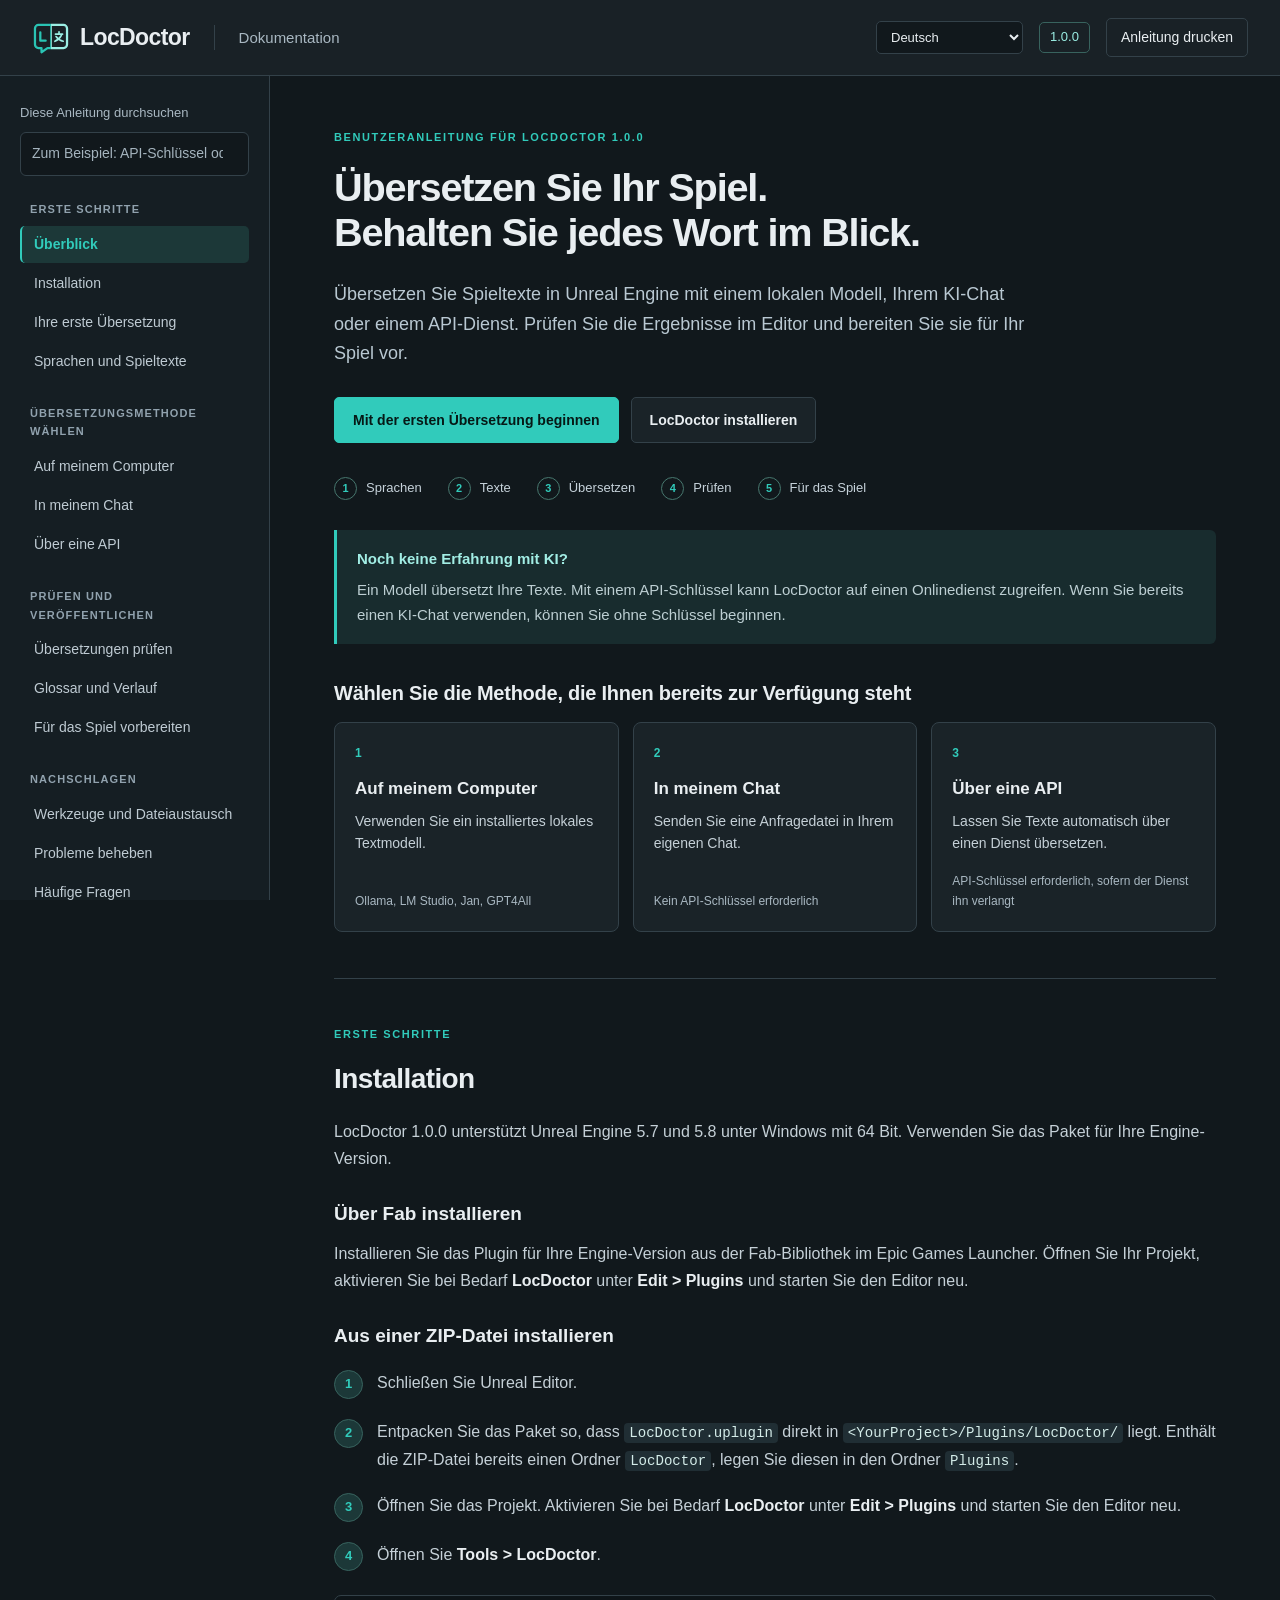
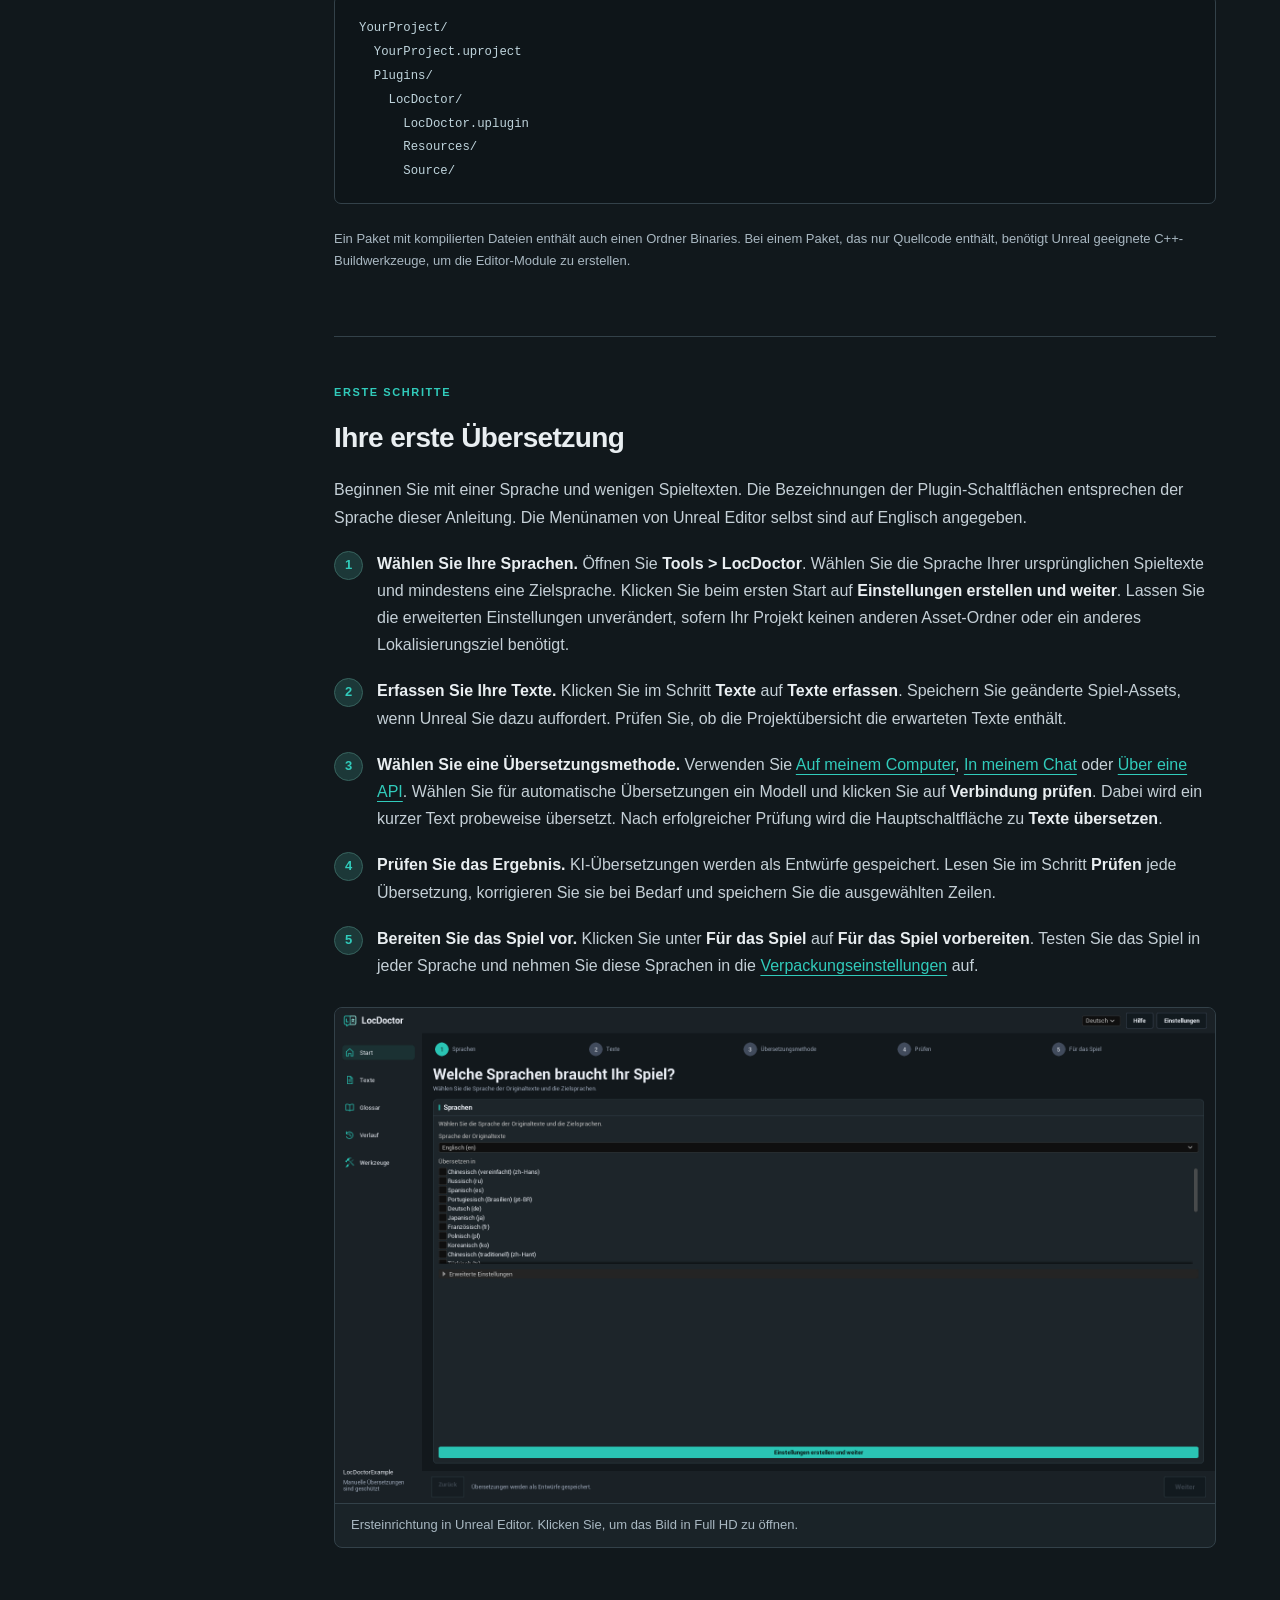
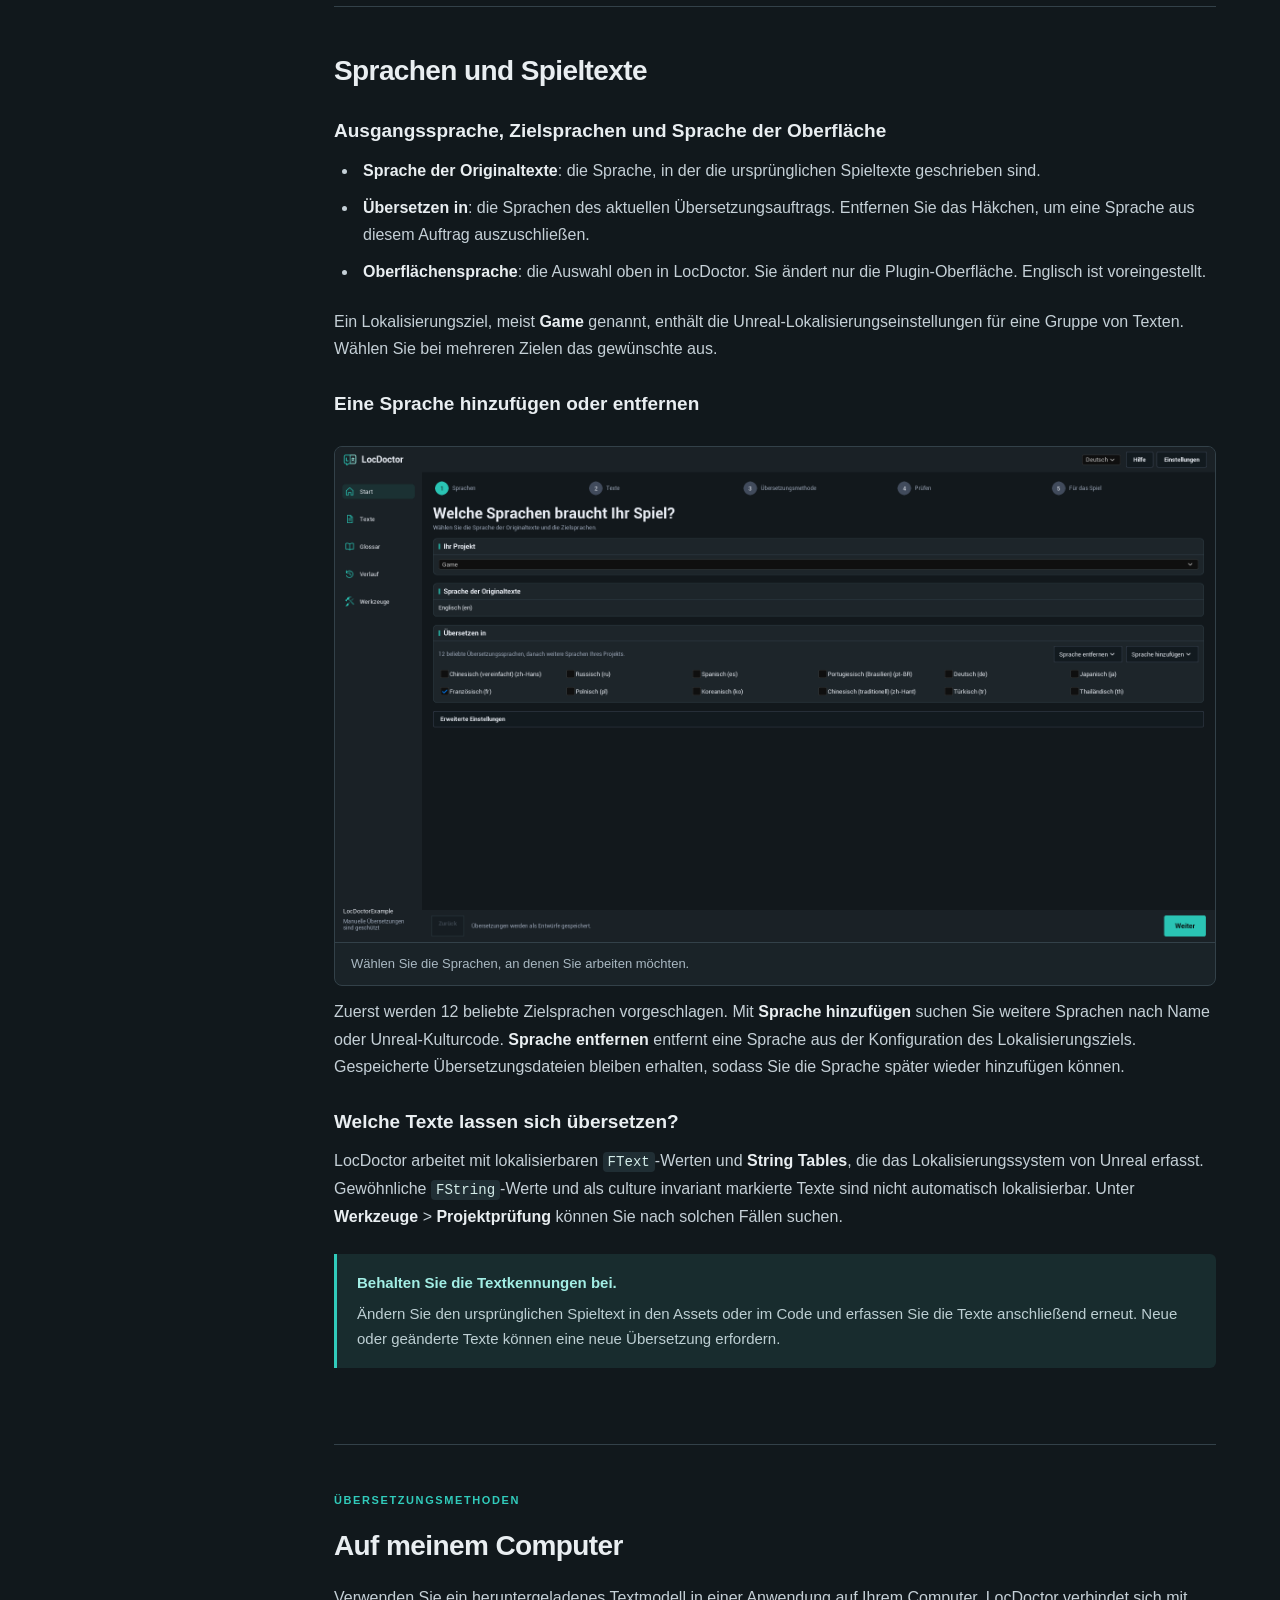
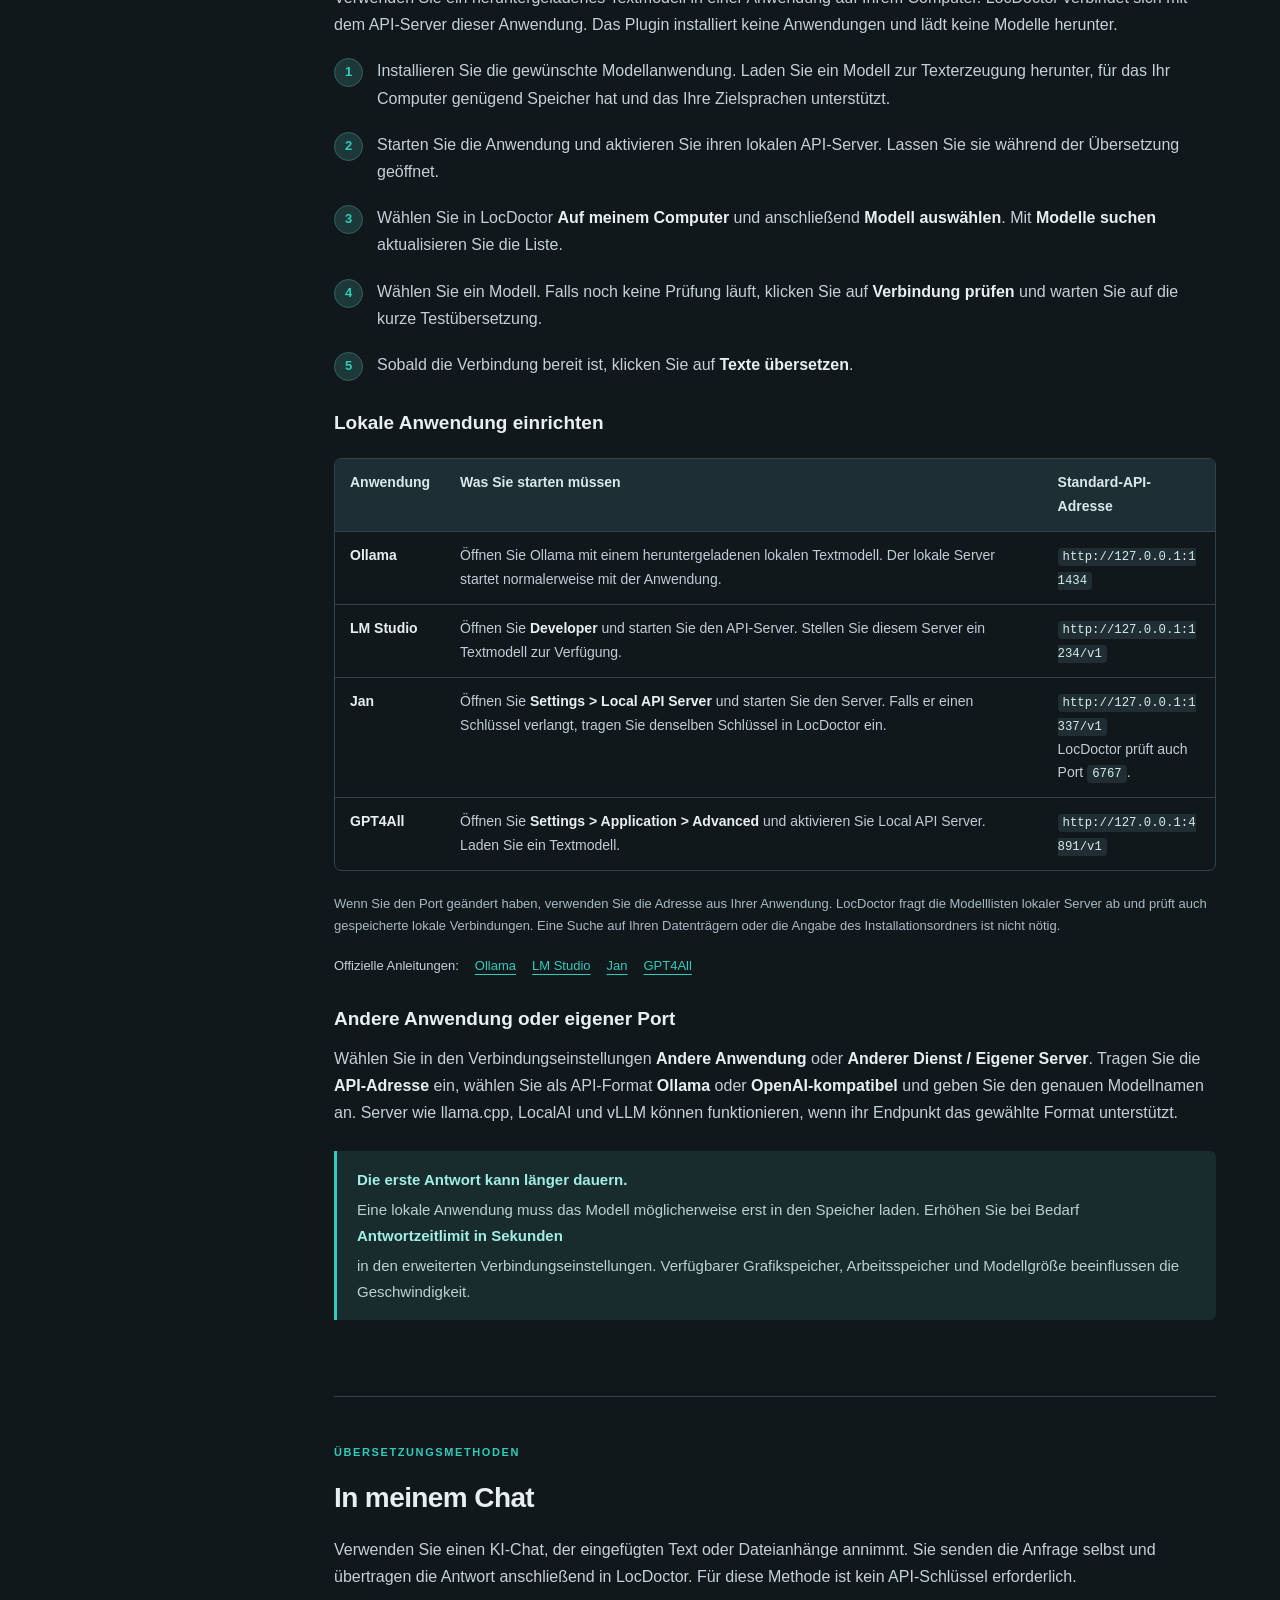
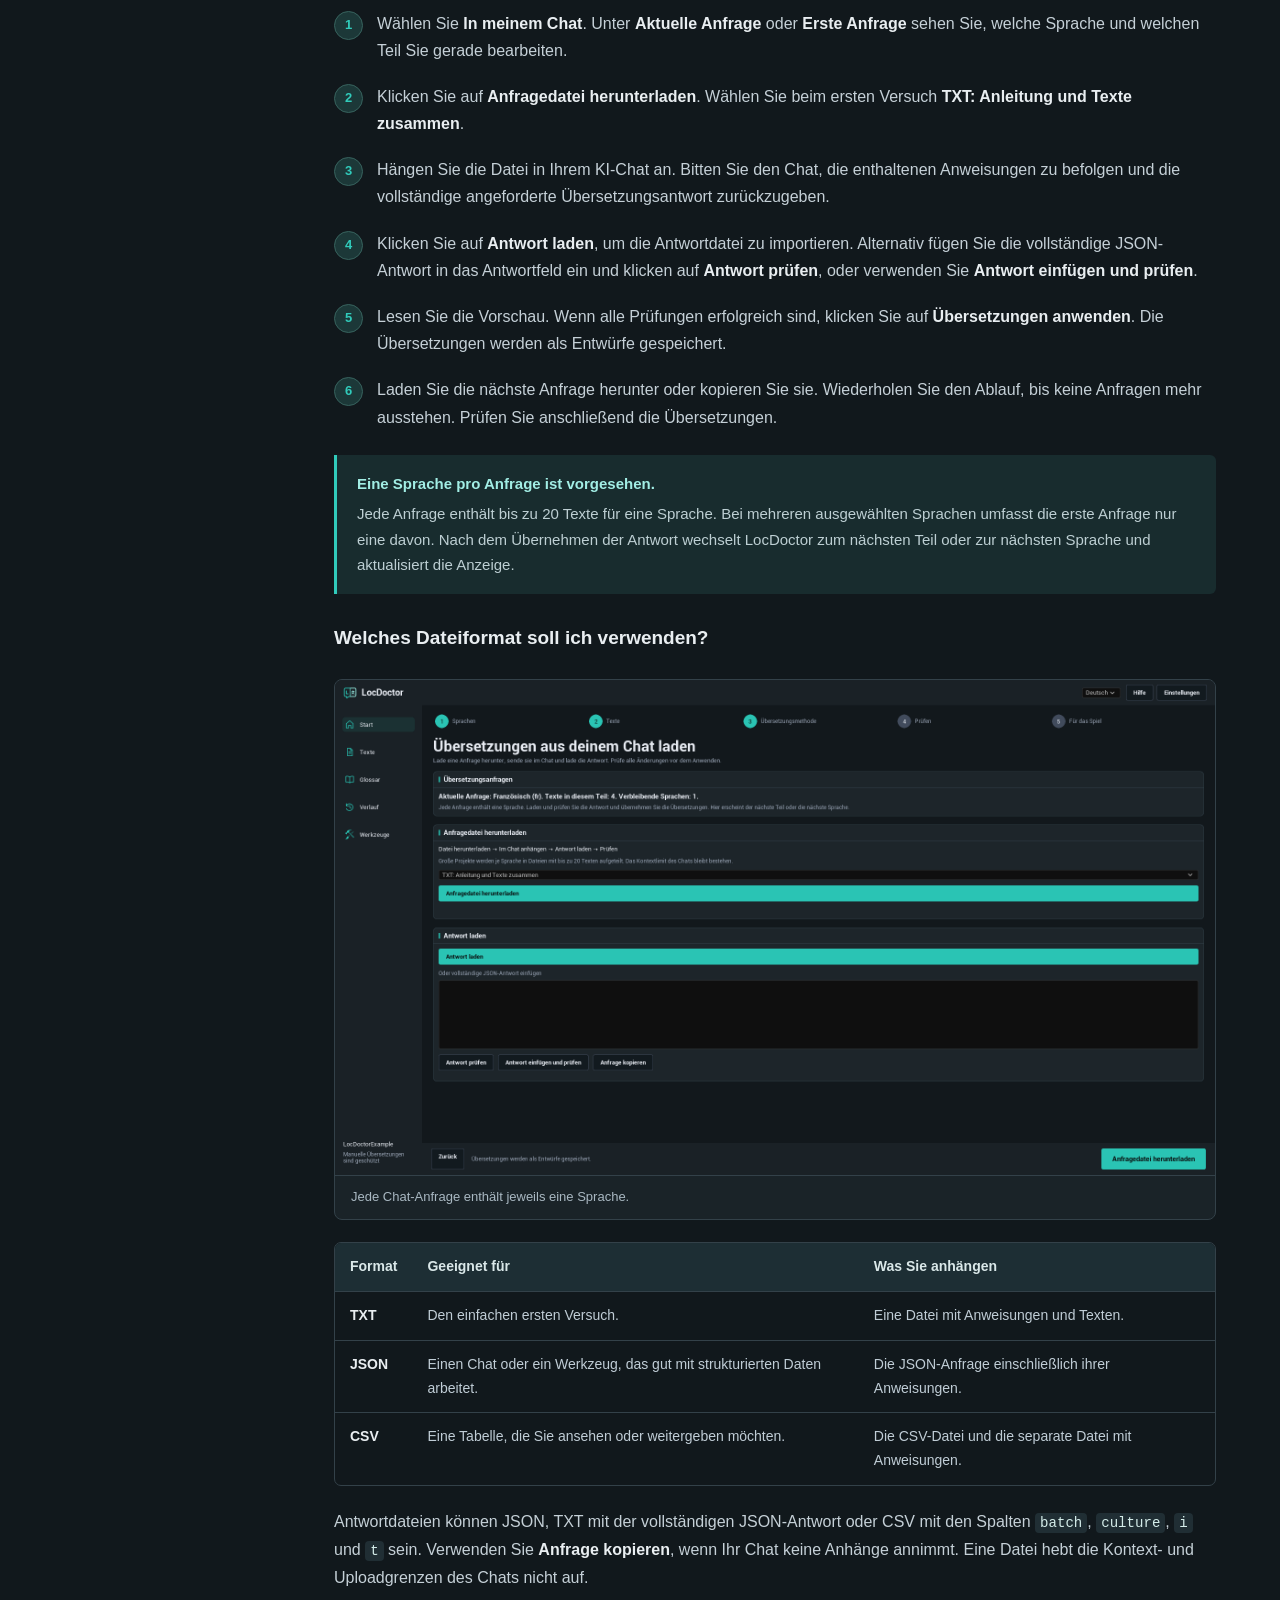
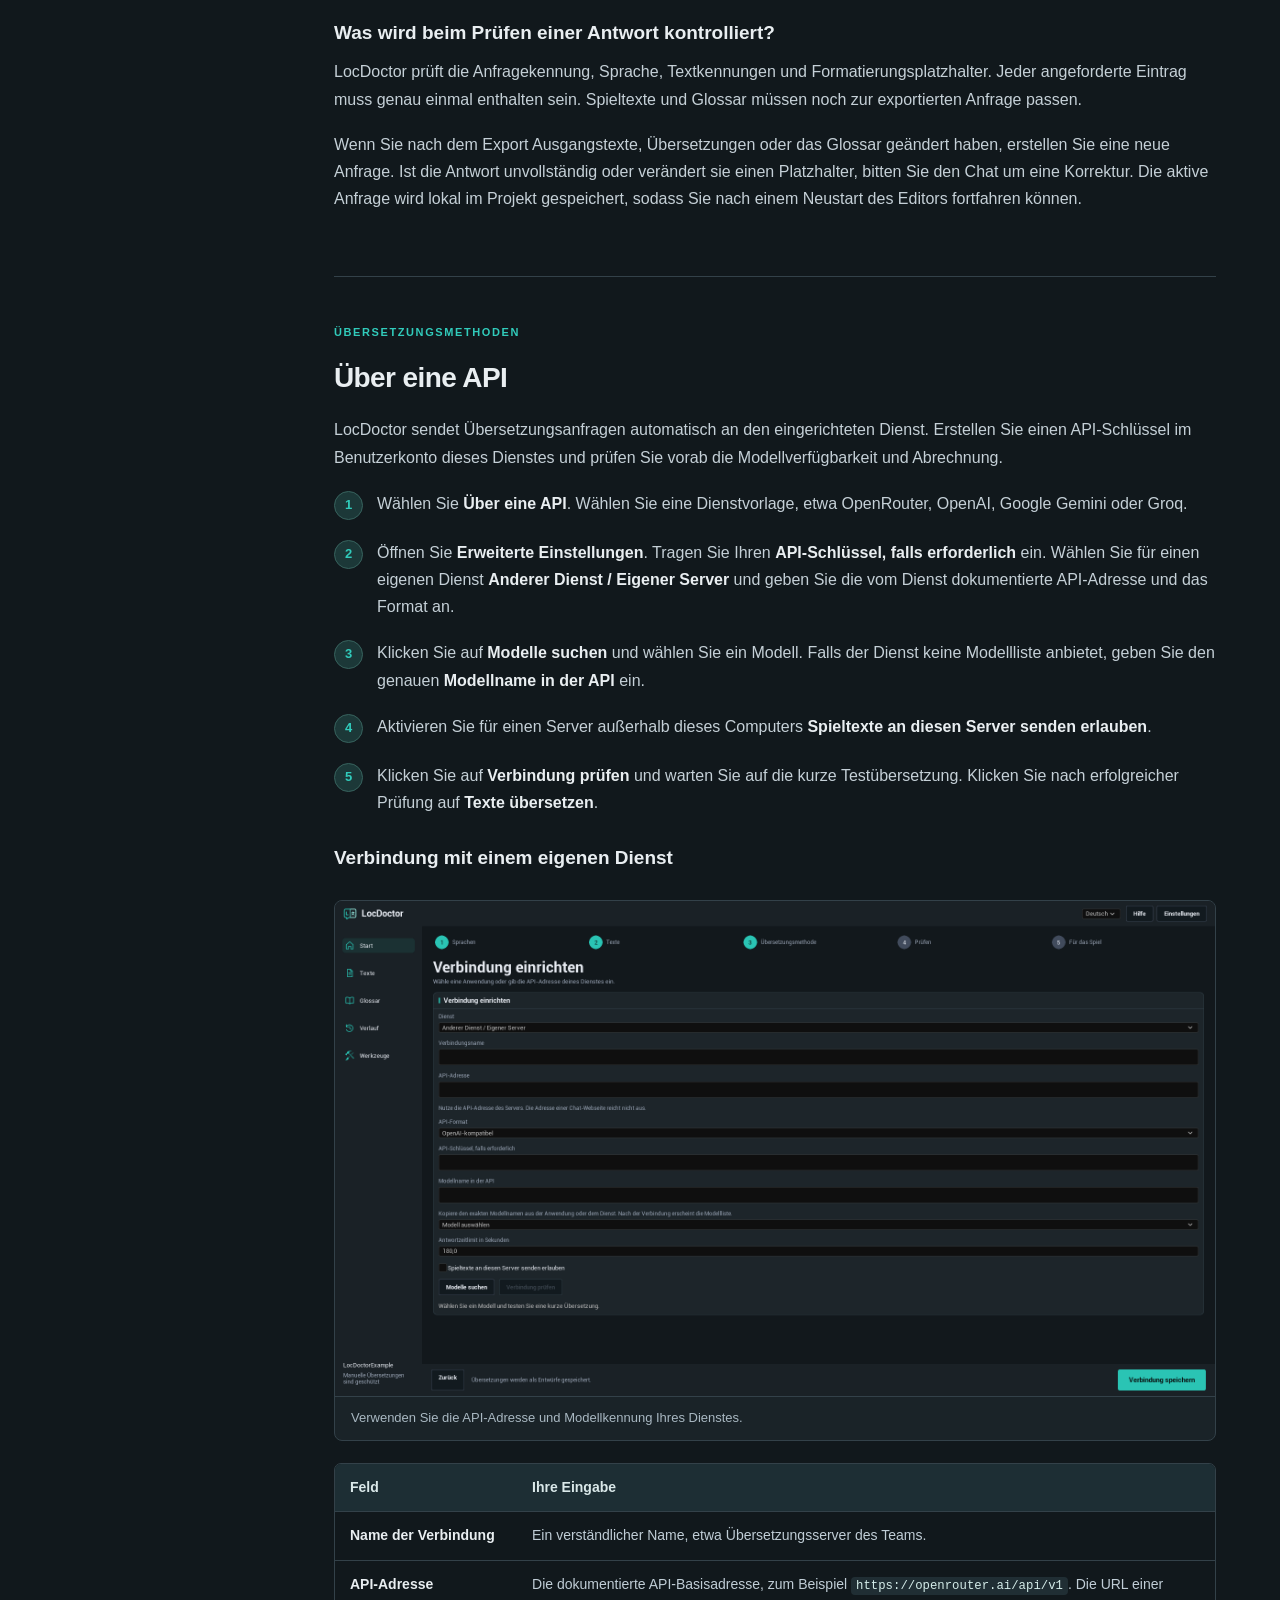
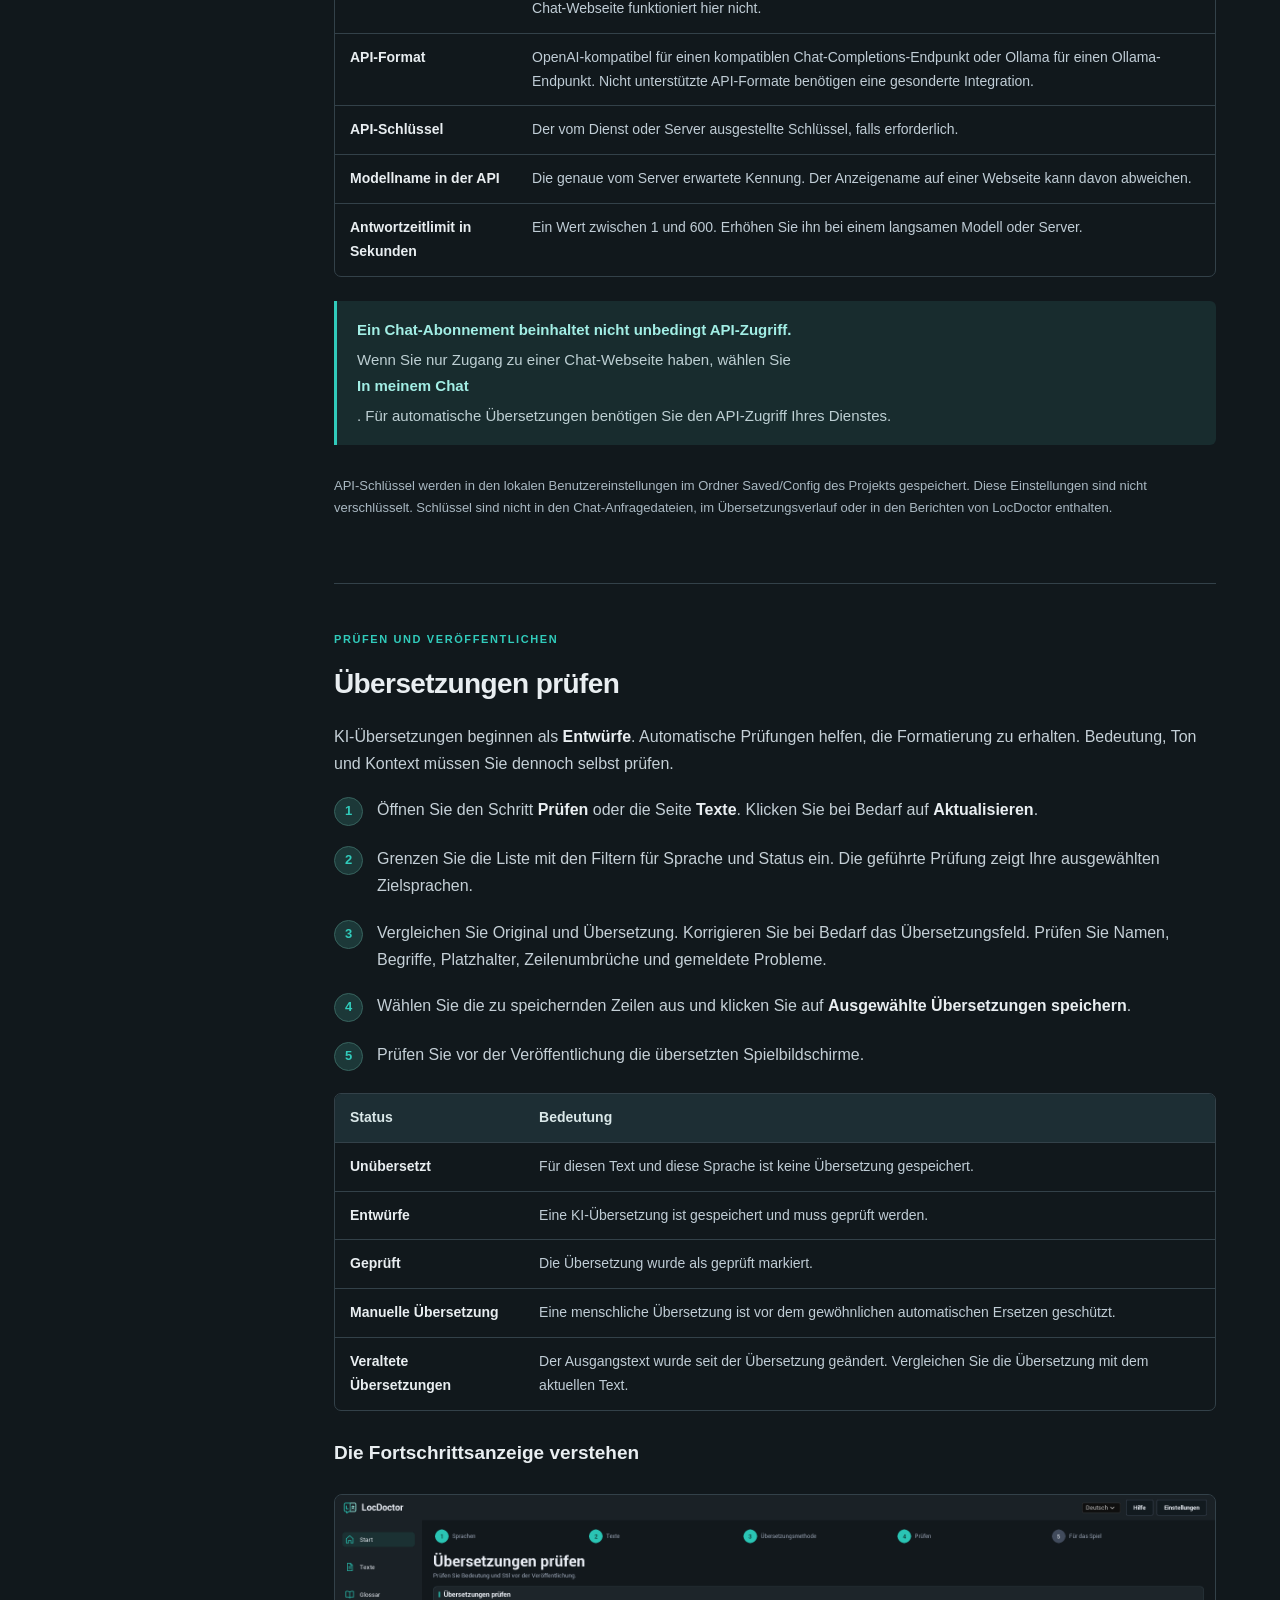
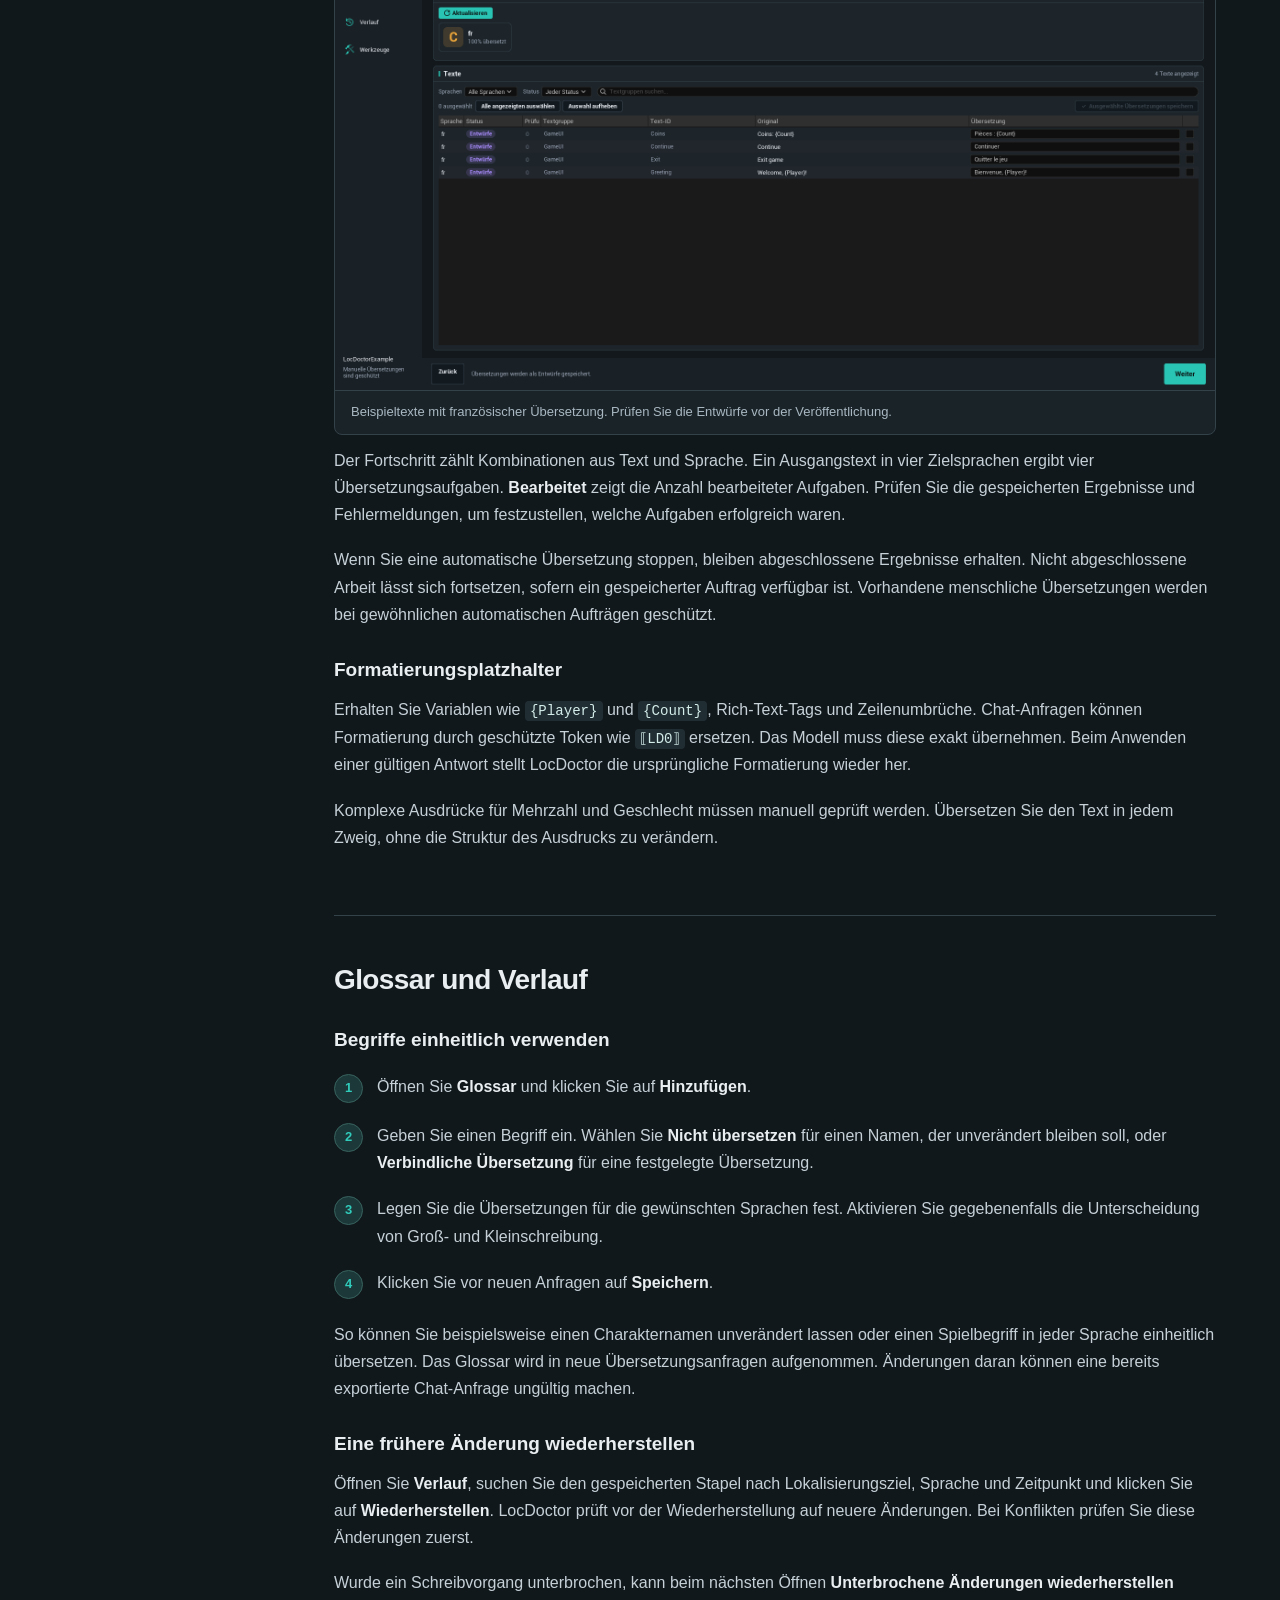
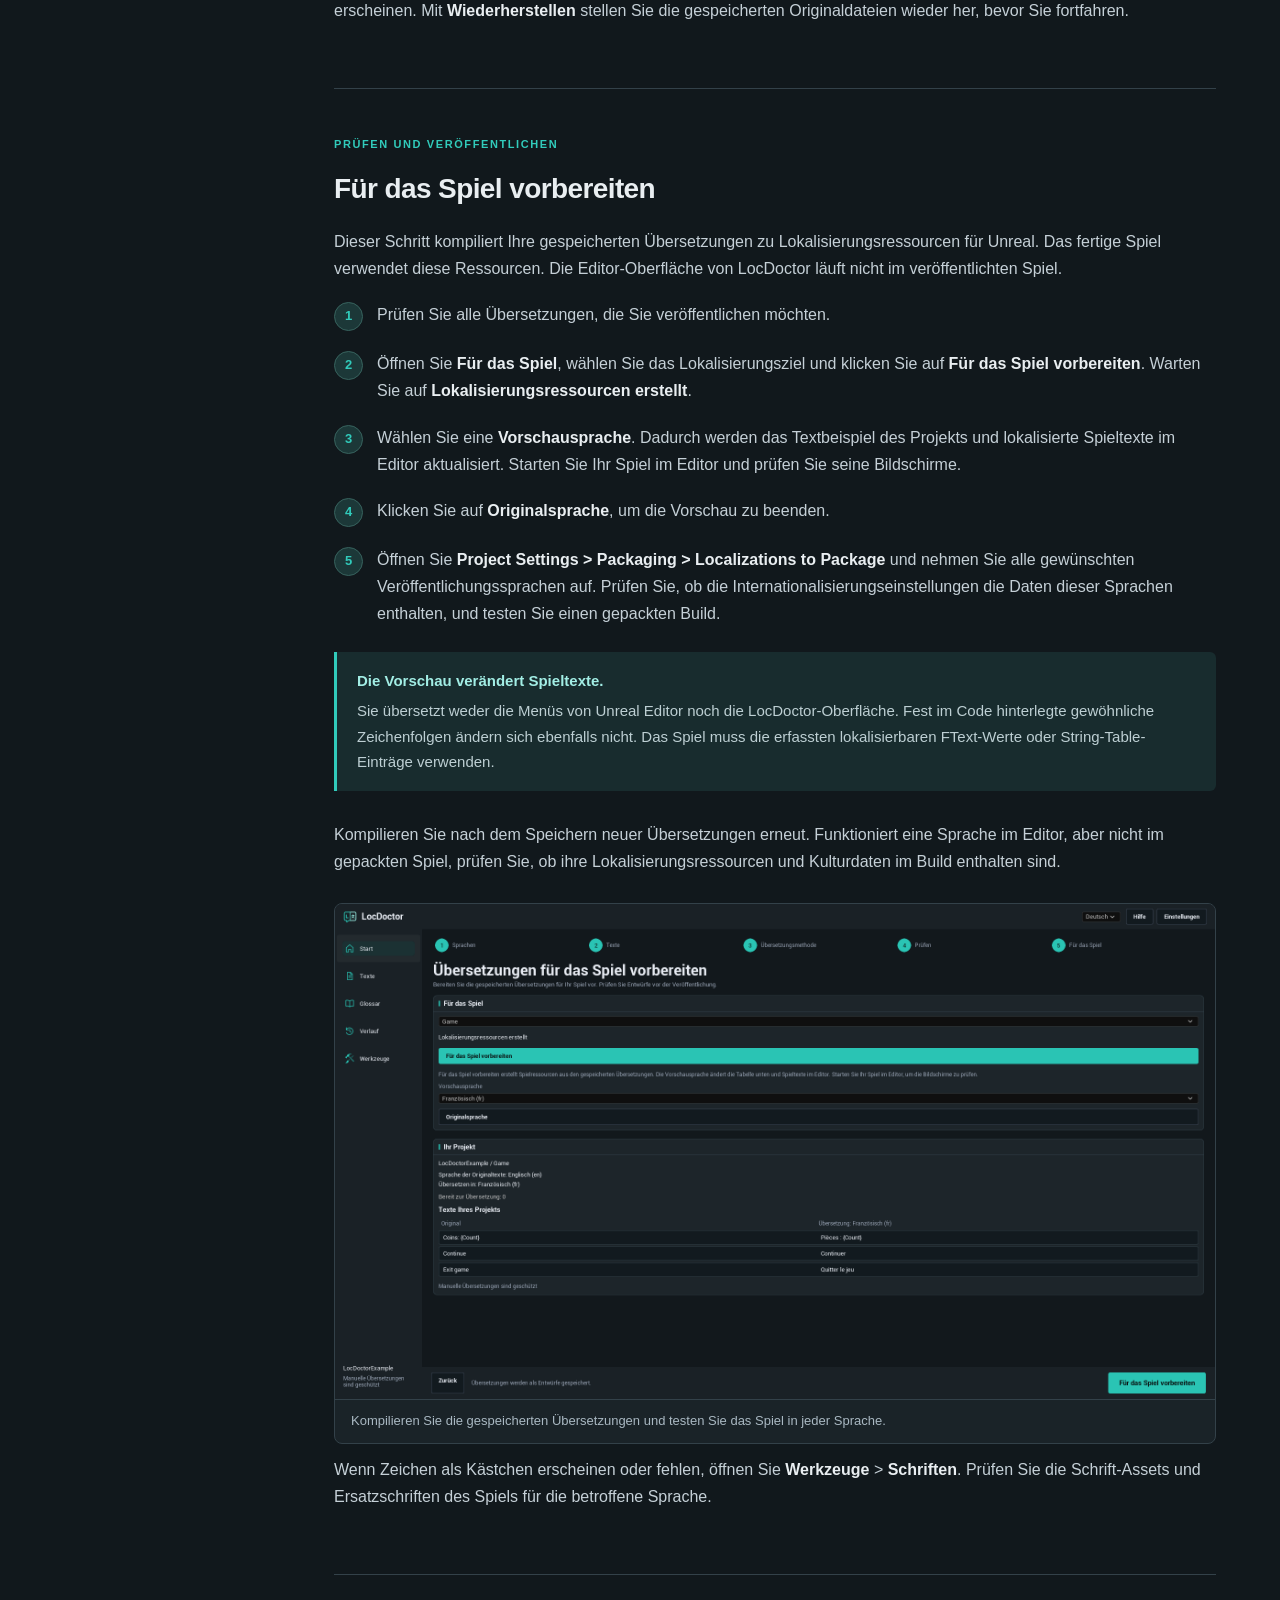
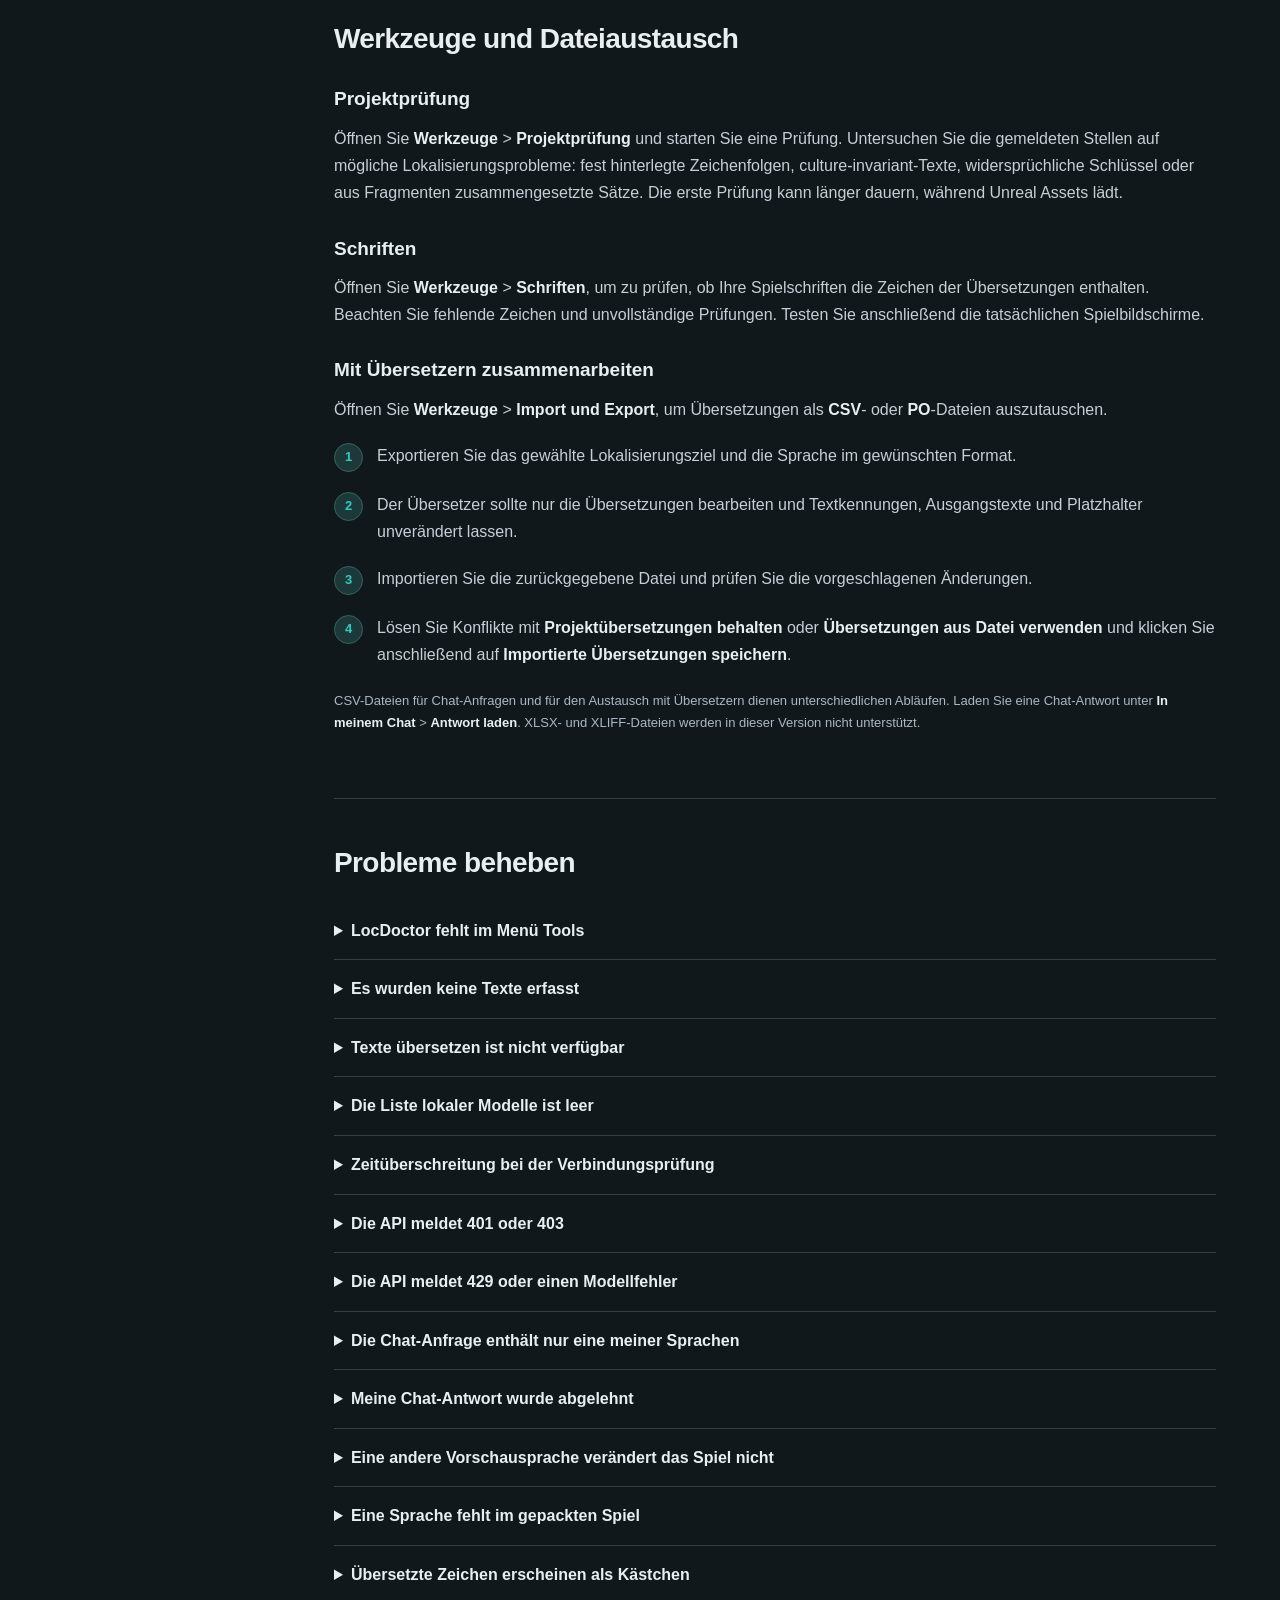
==== de/index.html @ c019f434 "Publish LocDoctor 1.0.0 guide in nine languages with native Full HD screenshots" ====
<!doctype html>
<html lang="de">
<head>
  <meta charset="utf-8">
  <meta name="viewport" content="width=device-width, initial-scale=1">
  <meta name="color-scheme" content="dark light">
  <meta name="site-root" content="../">
  <meta name="description" content="Erfahren Sie, wie Sie LocDoctor installieren, Spieltexte in Unreal Engine mit einem lokalen KI-Modell, einer API oder Ihrem eigenen Chat übersetzen und die Übersetzungen für die Veröffentlichung vorbereiten.">
  <title>LocDoctor-Dokumentation | Unreal Engine</title>
  <link rel="icon" type="image/svg+xml" href="../assets/locdoctor.svg">
  <link rel="stylesheet" href="../assets/style.css">
  <script src="../assets/app.js" defer></script>
</head>
<body data-search-one="{count} Kapitel gefunden." data-search-many="{count} Kapitel gefunden." data-search-empty="Keine Kapitel gefunden. Versuchen Sie einen kürzeren Suchbegriff.">
  <a class="skip-link" href="#main">Zur Dokumentation springen</a>
  <header class="site-header">
    <a class="brand" href="#overview" aria-label="Startseite der LocDoctor-Dokumentation"><img src="../assets/locdoctor.svg" alt="" width="38" height="38"><span>LocDoctor</span></a>
    <span class="header-label">Dokumentation</span>
    <div class="header-actions"><label class="language-picker"><span class="visually-hidden">Sprache der Dokumentation</span><select id="doc-locale" aria-label="Sprache der Dokumentation"><option value="en">English</option><option value="zh-Hans">简体中文</option><option value="ru">Русский</option><option value="es">Español</option><option value="pt-BR">Português (Brasil)</option><option value="de" selected>Deutsch</option><option value="ja">日本語</option><option value="fr">Français</option><option value="ko">한국어</option></select></label><span class="version">1.0.0</span><button class="print-button" type="button" id="print-guide">Anleitung drucken</button><button class="menu-button" type="button" id="menu-toggle" aria-controls="sidebar" aria-expanded="false">Menü</button></div>
  </header>
  <div class="site-layout">
    <aside class="sidebar" id="sidebar">
      <div class="search-box"><label for="doc-search">Diese Anleitung durchsuchen</label><input id="doc-search" type="search" placeholder="Zum Beispiel: API-Schlüssel oder Vorschau" autocomplete="off" aria-controls="search-results"><div id="search-results" class="search-results" hidden></div><p class="visually-hidden" id="search-status" role="status"></p></div>
      <nav aria-label="Kapitel der Dokumentation">
        <p class="nav-heading">Erste Schritte</p>
        <a href="#overview" aria-current="location">Überblick</a>
        <a href="#installation">Installation</a>
        <a href="#quick-start">Ihre erste Übersetzung</a>
        <a href="#languages">Sprachen und Spieltexte</a>
        <p class="nav-heading">Übersetzungsmethode wählen</p>
        <a href="#local-models">Auf meinem Computer</a>
        <a href="#browser-chat">In meinem Chat</a>
        <a href="#api">Über eine API</a>
        <p class="nav-heading">Prüfen und veröffentlichen</p>
        <a href="#review">Übersetzungen prüfen</a>
        <a href="#glossary-history">Glossar und Verlauf</a>
        <a href="#prepare-game">Für das Spiel vorbereiten</a>
        <p class="nav-heading">Nachschlagen</p>
        <a href="#tools">Werkzeuge und Dateiaustausch</a>
        <a href="#troubleshooting">Probleme beheben</a>
        <a href="#faq">Häufige Fragen</a>
        <a href="#version">Version und Support</a>
      </nav>
      <div class="sidebar-footer">Unreal Engine 5.7 / 5.8<br>Windows mit 64 Bit</div>
    </aside>
    <main id="main" tabindex="-1">
      <section class="doc-section overview" id="overview" aria-labelledby="overview-title" data-search="getting started beginner introduction AI localization">
        <p class="eyebrow">BENUTZERANLEITUNG FÜR LOCDOCTOR 1.0.0</p>
        <h1 id="overview-title">Übersetzen Sie Ihr Spiel.<br>Behalten Sie jedes Wort im Blick.</h1>
        <p class="lead">Übersetzen Sie Spieltexte in Unreal Engine mit einem lokalen Modell, Ihrem KI-Chat oder einem API-Dienst. Prüfen Sie die Ergebnisse im Editor und bereiten Sie sie für Ihr Spiel vor.</p>
        <div class="intro-actions"><a class="primary-link" href="#quick-start">Mit der ersten Übersetzung beginnen</a><a class="secondary-link" href="#installation">LocDoctor installieren</a></div>
        <div class="workflow" aria-label="Die fünf Schritte zur Übersetzung"><span><b>1</b> Sprachen</span><span><b>2</b> Texte</span><span><b>3</b> Übersetzen</span><span><b>4</b> Prüfen</span><span><b>5</b> Für das Spiel</span></div>
        <div class="intro-note"><strong>Noch keine Erfahrung mit KI?</strong> Ein Modell übersetzt Ihre Texte. Mit einem API-Schlüssel kann LocDoctor auf einen Onlinedienst zugreifen. Wenn Sie bereits einen KI-Chat verwenden, können Sie ohne Schlüssel beginnen.</div>
        <h2>Wählen Sie die Methode, die Ihnen bereits zur Verfügung steht</h2>
        <div class="method-cards">
          <a href="#local-models"><span class="method-symbol" aria-hidden="true">1</span><h3>Auf meinem Computer</h3><p>Verwenden Sie ein installiertes lokales Textmodell.</p><span>Ollama, LM Studio, Jan, GPT4All</span></a>
          <a href="#browser-chat"><span class="method-symbol" aria-hidden="true">2</span><h3>In meinem Chat</h3><p>Senden Sie eine Anfragedatei in Ihrem eigenen Chat.</p><span>Kein API-Schlüssel erforderlich</span></a>
          <a href="#api"><span class="method-symbol" aria-hidden="true">3</span><h3>Über eine API</h3><p>Lassen Sie Texte automatisch über einen Dienst übersetzen.</p><span>API-Schlüssel erforderlich, sofern der Dienst ihn verlangt</span></a>
        </div>
      </section>
      <section class="doc-section" id="installation" aria-labelledby="installation-title" data-search="install enable plugin Plugins missing modules compiler Fab zip Windows version">
        <p class="eyebrow">ERSTE SCHRITTE</p><h2 id="installation-title">Installation</h2>
        <p>LocDoctor 1.0.0 unterstützt Unreal Engine 5.7 und 5.8 unter Windows mit 64 Bit. Verwenden Sie das Paket für Ihre Engine-Version.</p>
        <h3>Über Fab installieren</h3>
        <p>Installieren Sie das Plugin für Ihre Engine-Version aus der Fab-Bibliothek im Epic Games Launcher. Öffnen Sie Ihr Projekt, aktivieren Sie bei Bedarf <strong>LocDoctor</strong> unter <strong>Edit &gt; Plugins</strong> und starten Sie den Editor neu.</p>
        <h3>Aus einer ZIP-Datei installieren</h3>
        <ol class="steps"><li>Schließen Sie Unreal Editor.</li><li>Entpacken Sie das Paket so, dass <code>LocDoctor.uplugin</code> direkt in <code>&lt;YourProject&gt;/Plugins/LocDoctor/</code> liegt. Enthält die ZIP-Datei bereits einen Ordner <code>LocDoctor</code>, legen Sie diesen in den Ordner <code>Plugins</code>.</li><li>Öffnen Sie das Projekt. Aktivieren Sie bei Bedarf <strong>LocDoctor</strong> unter <strong>Edit &gt; Plugins</strong> und starten Sie den Editor neu.</li><li>Öffnen Sie <strong>Tools &gt; LocDoctor</strong>.</li></ol>
        <pre><code>YourProject/
  YourProject.uproject
  Plugins/
    LocDoctor/
      LocDoctor.uplugin
      Resources/
      Source/</code></pre>
        <p class="small">Ein Paket mit kompilierten Dateien enthält auch einen Ordner Binaries. Bei einem Paket, das nur Quellcode enthält, benötigt Unreal geeignete C++-Buildwerkzeuge, um die Editor-Module zu erstellen.</p>
      </section>
      <section class="doc-section" id="quick-start" aria-labelledby="quick-start-title" data-search="start tutorial first translation collect texts connection drafts setup wizard">
        <p class="eyebrow">ERSTE SCHRITTE</p><h2 id="quick-start-title">Ihre erste Übersetzung</h2>
        <p>Beginnen Sie mit einer Sprache und wenigen Spieltexten. Die Bezeichnungen der Plugin-Schaltflächen entsprechen der Sprache dieser Anleitung. Die Menünamen von Unreal Editor selbst sind auf Englisch angegeben.</p>
        <ol class="steps"><li><strong>Wählen Sie Ihre Sprachen.</strong> Öffnen Sie <strong>Tools &gt; LocDoctor</strong>. Wählen Sie die Sprache Ihrer ursprünglichen Spieltexte und mindestens eine Zielsprache. Klicken Sie beim ersten Start auf <strong>Einstellungen erstellen und weiter</strong>. Lassen Sie die erweiterten Einstellungen unverändert, sofern Ihr Projekt keinen anderen Asset-Ordner oder ein anderes Lokalisierungsziel benötigt.</li><li><strong>Erfassen Sie Ihre Texte.</strong> Klicken Sie im Schritt <strong>Texte</strong> auf <strong>Texte erfassen</strong>. Speichern Sie geänderte Spiel-Assets, wenn Unreal Sie dazu auffordert. Prüfen Sie, ob die Projektübersicht die erwarteten Texte enthält.</li><li><strong>Wählen Sie eine Übersetzungsmethode.</strong> Verwenden Sie <a href="#local-models">Auf meinem Computer</a>, <a href="#browser-chat">In meinem Chat</a> oder <a href="#api">Über eine API</a>. Wählen Sie für automatische Übersetzungen ein Modell und klicken Sie auf <strong>Verbindung prüfen</strong>. Dabei wird ein kurzer Text probeweise übersetzt. Nach erfolgreicher Prüfung wird die Hauptschaltfläche zu <strong>Texte übersetzen</strong>.</li><li><strong>Prüfen Sie das Ergebnis.</strong> KI-Übersetzungen werden als Entwürfe gespeichert. Lesen Sie im Schritt <strong>Prüfen</strong> jede Übersetzung, korrigieren Sie sie bei Bedarf und speichern Sie die ausgewählten Zeilen.</li><li><strong>Bereiten Sie das Spiel vor.</strong> Klicken Sie unter <strong>Für das Spiel</strong> auf <strong>Für das Spiel vorbereiten</strong>. Testen Sie das Spiel in jeder Sprache und nehmen Sie diese Sprachen in die <a href="#prepare-game">Verpackungseinstellungen</a> auf.</li></ol>
        <figure class="screenshot"><a href="../assets/screens/de/first-run.png" target="_blank" rel="noopener" aria-label="Einrichtungsbild in voller Größe öffnen"><img src="../assets/screens/de/first-run.png" width="1920" height="1080" alt="Ersteinrichtung von LocDoctor mit Auswahl der Ausgangs- und Zielsprachen." loading="lazy"></a><figcaption>Ersteinrichtung in Unreal Editor. Klicken Sie, um das Bild in Full HD zu öffnen.</figcaption></figure>
      </section>
      <section class="doc-section" id="languages" aria-labelledby="languages-title" data-search="source original target language add remove FText FString String Table localization gather empty Chinese English Spanish">
        <h2 id="languages-title">Sprachen und Spieltexte</h2>
        <h3>Ausgangssprache, Zielsprachen und Sprache der Oberfläche</h3>
        <ul><li><strong>Sprache der Originaltexte</strong>: die Sprache, in der die ursprünglichen Spieltexte geschrieben sind.</li><li><strong>Übersetzen in</strong>: die Sprachen des aktuellen Übersetzungsauftrags. Entfernen Sie das Häkchen, um eine Sprache aus diesem Auftrag auszuschließen.</li><li><strong>Oberflächensprache</strong>: die Auswahl oben in LocDoctor. Sie ändert nur die Plugin-Oberfläche. Englisch ist voreingestellt.</li></ul>
        <p>Ein Lokalisierungsziel, meist <strong>Game</strong> genannt, enthält die Unreal-Lokalisierungseinstellungen für eine Gruppe von Texten. Wählen Sie bei mehreren Zielen das gewünschte aus.</p>
        <h3>Eine Sprache hinzufügen oder entfernen</h3>
        <figure class="screenshot"><a href="../assets/screens/de/languages.png" target="_blank" rel="noopener"><img src="../assets/screens/de/languages.png" width="1920" height="1080" alt="Sprachauswahl mit Zielsprachen und Schaltflächen zum Hinzufügen und Entfernen." loading="lazy"></a><figcaption>Wählen Sie die Sprachen, an denen Sie arbeiten möchten.</figcaption></figure>
        <p>Zuerst werden 12 beliebte Zielsprachen vorgeschlagen. Mit <strong>Sprache hinzufügen</strong> suchen Sie weitere Sprachen nach Name oder Unreal-Kulturcode. <strong>Sprache entfernen</strong> entfernt eine Sprache aus der Konfiguration des Lokalisierungsziels. Gespeicherte Übersetzungsdateien bleiben erhalten, sodass Sie die Sprache später wieder hinzufügen können.</p>
        <h3>Welche Texte lassen sich übersetzen?</h3>
        <p>LocDoctor arbeitet mit lokalisierbaren <code>FText</code>-Werten und <strong>String Tables</strong>, die das Lokalisierungssystem von Unreal erfasst. Gewöhnliche <code>FString</code>-Werte und als culture invariant markierte Texte sind nicht automatisch lokalisierbar. Unter <strong>Werkzeuge</strong> &gt; <strong>Projektprüfung</strong> können Sie nach solchen Fällen suchen.</p>
        <div class="callout"><strong>Behalten Sie die Textkennungen bei.</strong> Ändern Sie den ursprünglichen Spieltext in den Assets oder im Code und erfassen Sie die Texte anschließend erneut. Neue oder geänderte Texte können eine neue Übersetzung erfordern.</div>
      </section>
      <section class="doc-section" id="local-models" aria-labelledby="local-title" data-search="Ollama LM Studio Jan GPT4All local model server port GPU RAM memory installation discover custom llama.cpp LocalAI vLLM">
        <p class="eyebrow">ÜBERSETZUNGSMETHODEN</p><h2 id="local-title">Auf meinem Computer</h2>
        <p>Verwenden Sie ein heruntergeladenes Textmodell in einer Anwendung auf Ihrem Computer. LocDoctor verbindet sich mit dem API-Server dieser Anwendung. Das Plugin installiert keine Anwendungen und lädt keine Modelle herunter.</p>
        <ol class="steps"><li>Installieren Sie die gewünschte Modellanwendung. Laden Sie ein Modell zur Texterzeugung herunter, für das Ihr Computer genügend Speicher hat und das Ihre Zielsprachen unterstützt.</li><li>Starten Sie die Anwendung und aktivieren Sie ihren lokalen API-Server. Lassen Sie sie während der Übersetzung geöffnet.</li><li>Wählen Sie in LocDoctor <strong>Auf meinem Computer</strong> und anschließend <strong>Modell auswählen</strong>. Mit <strong>Modelle suchen</strong> aktualisieren Sie die Liste.</li><li>Wählen Sie ein Modell. Falls noch keine Prüfung läuft, klicken Sie auf <strong>Verbindung prüfen</strong> und warten Sie auf die kurze Testübersetzung.</li><li>Sobald die Verbindung bereit ist, klicken Sie auf <strong>Texte übersetzen</strong>.</li></ol>
        <h3>Lokale Anwendung einrichten</h3>
        <div class="table-scroll"><table><caption>Einrichtung lokaler Anwendungen und von LocDoctor geprüfte Standardadressen</caption><thead><tr><th>Anwendung</th><th>Was Sie starten müssen</th><th>Standard-API-Adresse</th></tr></thead><tbody>
          <tr><td>Ollama</td><td>Öffnen Sie Ollama mit einem heruntergeladenen lokalen Textmodell. Der lokale Server startet normalerweise mit der Anwendung.</td><td><code>http://127.0.0.1:11434</code></td></tr>
          <tr><td>LM Studio</td><td>Öffnen Sie <strong>Developer</strong> und starten Sie den API-Server. Stellen Sie diesem Server ein Textmodell zur Verfügung.</td><td><code>http://127.0.0.1:1234/v1</code></td></tr>
          <tr><td>Jan</td><td>Öffnen Sie <strong>Settings &gt; Local API Server</strong> und starten Sie den Server. Falls er einen Schlüssel verlangt, tragen Sie denselben Schlüssel in LocDoctor ein.</td><td><code>http://127.0.0.1:1337/v1</code><br>LocDoctor prüft auch Port <code>6767</code>.</td></tr>
          <tr><td>GPT4All</td><td>Öffnen Sie <strong>Settings &gt; Application &gt; Advanced</strong> und aktivieren Sie Local API Server. Laden Sie ein Textmodell.</td><td><code>http://127.0.0.1:4891/v1</code></td></tr>
        </tbody></table></div>
        <p class="small">Wenn Sie den Port geändert haben, verwenden Sie die Adresse aus Ihrer Anwendung. LocDoctor fragt die Modelllisten lokaler Server ab und prüft auch gespeicherte lokale Verbindungen. Eine Suche auf Ihren Datenträgern oder die Angabe des Installationsordners ist nicht nötig.</p>
        <p class="reference-links">Offizielle Anleitungen: <a href="https://docs.ollama.com/quickstart">Ollama</a><a href="https://lmstudio.ai/docs/developer/core/server">LM Studio</a><a href="https://jan.ai/docs/local-api">Jan</a><a href="https://docs.gpt4all.io/gpt4all_api_server/home.html">GPT4All</a></p>
        <h3>Andere Anwendung oder eigener Port</h3>
        <p>Wählen Sie in den Verbindungseinstellungen <strong>Andere Anwendung</strong> oder <strong>Anderer Dienst / Eigener Server</strong>. Tragen Sie die <strong>API-Adresse</strong> ein, wählen Sie als API-Format <strong>Ollama</strong> oder <strong>OpenAI-kompatibel</strong> und geben Sie den genauen Modellnamen an. Server wie llama.cpp, LocalAI und vLLM können funktionieren, wenn ihr Endpunkt das gewählte Format unterstützt.</p>
        <div class="callout"><strong>Die erste Antwort kann länger dauern.</strong> Eine lokale Anwendung muss das Modell möglicherweise erst in den Speicher laden. Erhöhen Sie bei Bedarf <strong>Antwortzeitlimit in Sekunden</strong> in den erweiterten Verbindungseinstellungen. Verfügbarer Grafikspeicher, Arbeitsspeicher und Modellgröße beeinflussen die Geschwindigkeit.</div>
      </section>
      <section class="doc-section" id="browser-chat" aria-labelledby="chat-title" data-search="ChatGPT Claude Gemini browser chat subscription clipboard TXT JSON CSV file batch Arabic one language missing reply placeholders tokens copy request load response">
        <p class="eyebrow">ÜBERSETZUNGSMETHODEN</p><h2 id="chat-title">In meinem Chat</h2>
        <p>Verwenden Sie einen KI-Chat, der eingefügten Text oder Dateianhänge annimmt. Sie senden die Anfrage selbst und übertragen die Antwort anschließend in LocDoctor. Für diese Methode ist kein API-Schlüssel erforderlich.</p>
        <ol class="steps"><li>Wählen Sie <strong>In meinem Chat</strong>. Unter <strong>Aktuelle Anfrage</strong> oder <strong>Erste Anfrage</strong> sehen Sie, welche Sprache und welchen Teil Sie gerade bearbeiten.</li><li>Klicken Sie auf <strong>Anfragedatei herunterladen</strong>. Wählen Sie beim ersten Versuch <strong>TXT: Anleitung und Texte zusammen</strong>.</li><li>Hängen Sie die Datei in Ihrem KI-Chat an. Bitten Sie den Chat, die enthaltenen Anweisungen zu befolgen und die vollständige angeforderte Übersetzungsantwort zurückzugeben.</li><li>Klicken Sie auf <strong>Antwort laden</strong>, um die Antwortdatei zu importieren. Alternativ fügen Sie die vollständige JSON-Antwort in das Antwortfeld ein und klicken auf <strong>Antwort prüfen</strong>, oder verwenden Sie <strong>Antwort einfügen und prüfen</strong>.</li><li>Lesen Sie die Vorschau. Wenn alle Prüfungen erfolgreich sind, klicken Sie auf <strong>Übersetzungen anwenden</strong>. Die Übersetzungen werden als Entwürfe gespeichert.</li><li>Laden Sie die nächste Anfrage herunter oder kopieren Sie sie. Wiederholen Sie den Ablauf, bis keine Anfragen mehr ausstehen. Prüfen Sie anschließend die Übersetzungen.</li></ol>
        <div class="callout"><strong>Eine Sprache pro Anfrage ist vorgesehen.</strong> Jede Anfrage enthält bis zu 20 Texte für eine Sprache. Bei mehreren ausgewählten Sprachen umfasst die erste Anfrage nur eine davon. Nach dem Übernehmen der Antwort wechselt LocDoctor zum nächsten Teil oder zur nächsten Sprache und aktualisiert die Anzeige.</div>
        <h3>Welches Dateiformat soll ich verwenden?</h3>
        <figure class="screenshot"><a href="../assets/screens/de/chat-request.png" target="_blank" rel="noopener"><img src="../assets/screens/de/chat-request.png" width="1920" height="1080" alt="Die Chat-Seite zeigt die aktuelle Anfragesprache, das Dateiformat und die Bedienelemente für die Antwort." loading="lazy"></a><figcaption>Jede Chat-Anfrage enthält jeweils eine Sprache.</figcaption></figure>
        <div class="table-scroll"><table><caption>Dateiformate für Chat-Anfragen</caption><thead><tr><th>Format</th><th>Geeignet für</th><th>Was Sie anhängen</th></tr></thead><tbody><tr><td>TXT</td><td>Den einfachen ersten Versuch.</td><td>Eine Datei mit Anweisungen und Texten.</td></tr><tr><td>JSON</td><td>Einen Chat oder ein Werkzeug, das gut mit strukturierten Daten arbeitet.</td><td>Die JSON-Anfrage einschließlich ihrer Anweisungen.</td></tr><tr><td>CSV</td><td>Eine Tabelle, die Sie ansehen oder weitergeben möchten.</td><td>Die CSV-Datei und die separate Datei mit Anweisungen.</td></tr></tbody></table></div>
        <p>Antwortdateien können JSON, TXT mit der vollständigen JSON-Antwort oder CSV mit den Spalten <code>batch</code>, <code>culture</code>, <code>i</code> und <code>t</code> sein. Verwenden Sie <strong>Anfrage kopieren</strong>, wenn Ihr Chat keine Anhänge annimmt. Eine Datei hebt die Kontext- und Uploadgrenzen des Chats nicht auf.</p>
        <h3>Was wird beim Prüfen einer Antwort kontrolliert?</h3>
        <p>LocDoctor prüft die Anfragekennung, Sprache, Textkennungen und Formatierungsplatzhalter. Jeder angeforderte Eintrag muss genau einmal enthalten sein. Spieltexte und Glossar müssen noch zur exportierten Anfrage passen.</p>
        <p>Wenn Sie nach dem Export Ausgangstexte, Übersetzungen oder das Glossar geändert haben, erstellen Sie eine neue Anfrage. Ist die Antwort unvollständig oder verändert sie einen Platzhalter, bitten Sie den Chat um eine Korrektur. Die aktive Anfrage wird lokal im Projekt gespeichert, sodass Sie nach einem Neustart des Editors fortfahren können.</p>
      </section>
      <section class="doc-section" id="api" aria-labelledby="api-title" data-search="API OpenRouter OpenAI Google Gemini Groq custom own server endpoint URL key authentication billing subscription token error connection model ID">
        <p class="eyebrow">ÜBERSETZUNGSMETHODEN</p><h2 id="api-title">Über eine API</h2>
        <p>LocDoctor sendet Übersetzungsanfragen automatisch an den eingerichteten Dienst. Erstellen Sie einen API-Schlüssel im Benutzerkonto dieses Dienstes und prüfen Sie vorab die Modellverfügbarkeit und Abrechnung.</p>
        <ol class="steps"><li>Wählen Sie <strong>Über eine API</strong>. Wählen Sie eine Dienstvorlage, etwa OpenRouter, OpenAI, Google Gemini oder Groq.</li><li>Öffnen Sie <strong>Erweiterte Einstellungen</strong>. Tragen Sie Ihren <strong>API-Schlüssel, falls erforderlich</strong> ein. Wählen Sie für einen eigenen Dienst <strong>Anderer Dienst / Eigener Server</strong> und geben Sie die vom Dienst dokumentierte API-Adresse und das Format an.</li><li>Klicken Sie auf <strong>Modelle suchen</strong> und wählen Sie ein Modell. Falls der Dienst keine Modellliste anbietet, geben Sie den genauen <strong>Modellname in der API</strong> ein.</li><li>Aktivieren Sie für einen Server außerhalb dieses Computers <strong>Spieltexte an diesen Server senden erlauben</strong>.</li><li>Klicken Sie auf <strong>Verbindung prüfen</strong> und warten Sie auf die kurze Testübersetzung. Klicken Sie nach erfolgreicher Prüfung auf <strong>Texte übersetzen</strong>.</li></ol>
        <h3>Verbindung mit einem eigenen Dienst</h3>
        <figure class="screenshot"><a href="../assets/screens/de/connection.png" target="_blank" rel="noopener"><img src="../assets/screens/de/connection.png" width="1920" height="1080" alt="Verbindungseinstellungen mit Feldern für API-Adresse, Format, Schlüssel und Modell." loading="lazy"></a><figcaption>Verwenden Sie die API-Adresse und Modellkennung Ihres Dienstes.</figcaption></figure>
        <div class="table-scroll"><table><caption>Felder für eine eigene API-Verbindung</caption><thead><tr><th>Feld</th><th>Ihre Eingabe</th></tr></thead><tbody><tr><td>Name der Verbindung</td><td>Ein verständlicher Name, etwa Übersetzungsserver des Teams.</td></tr><tr><td>API-Adresse</td><td>Die dokumentierte API-Basisadresse, zum Beispiel <code>https://openrouter.ai/api/v1</code>. Die URL einer Chat-Webseite funktioniert hier nicht.</td></tr><tr><td>API-Format</td><td>OpenAI-kompatibel für einen kompatiblen Chat-Completions-Endpunkt oder Ollama für einen Ollama-Endpunkt. Nicht unterstützte API-Formate benötigen eine gesonderte Integration.</td></tr><tr><td>API-Schlüssel</td><td>Der vom Dienst oder Server ausgestellte Schlüssel, falls erforderlich.</td></tr><tr><td>Modellname in der API</td><td>Die genaue vom Server erwartete Kennung. Der Anzeigename auf einer Webseite kann davon abweichen.</td></tr><tr><td>Antwortzeitlimit in Sekunden</td><td>Ein Wert zwischen 1 und 600. Erhöhen Sie ihn bei einem langsamen Modell oder Server.</td></tr></tbody></table></div>
        <div class="callout"><strong>Ein Chat-Abonnement beinhaltet nicht unbedingt API-Zugriff.</strong> Wenn Sie nur Zugang zu einer Chat-Webseite haben, wählen Sie <strong>In meinem Chat</strong>. Für automatische Übersetzungen benötigen Sie den API-Zugriff Ihres Dienstes.</div>
        <p class="small">API-Schlüssel werden in den lokalen Benutzereinstellungen im Ordner Saved/Config des Projekts gespeichert. Diese Einstellungen sind nicht verschlüsselt. Schlüssel sind nicht in den Chat-Anfragedateien, im Übersetzungsverlauf oder in den Berichten von LocDoctor enthalten.</p>
      </section>
      <section class="doc-section" id="review" aria-labelledby="review-title" data-search="review drafts human manual translation save edit corrected checked status selected filters progress count stop resume">
        <p class="eyebrow">PRÜFEN UND VERÖFFENTLICHEN</p><h2 id="review-title">Übersetzungen prüfen</h2>
        <p>KI-Übersetzungen beginnen als <strong>Entwürfe</strong>. Automatische Prüfungen helfen, die Formatierung zu erhalten. Bedeutung, Ton und Kontext müssen Sie dennoch selbst prüfen.</p>
        <ol class="steps"><li>Öffnen Sie den Schritt <strong>Prüfen</strong> oder die Seite <strong>Texte</strong>. Klicken Sie bei Bedarf auf <strong>Aktualisieren</strong>.</li><li>Grenzen Sie die Liste mit den Filtern für Sprache und Status ein. Die geführte Prüfung zeigt Ihre ausgewählten Zielsprachen.</li><li>Vergleichen Sie Original und Übersetzung. Korrigieren Sie bei Bedarf das Übersetzungsfeld. Prüfen Sie Namen, Begriffe, Platzhalter, Zeilenumbrüche und gemeldete Probleme.</li><li>Wählen Sie die zu speichernden Zeilen aus und klicken Sie auf <strong>Ausgewählte Übersetzungen speichern</strong>.</li><li>Prüfen Sie vor der Veröffentlichung die übersetzten Spielbildschirme.</li></ol>
        <div class="table-scroll"><table><caption>Übersetzungsstatus</caption><thead><tr><th>Status</th><th>Bedeutung</th></tr></thead><tbody><tr><td>Unübersetzt</td><td>Für diesen Text und diese Sprache ist keine Übersetzung gespeichert.</td></tr><tr><td>Entwürfe</td><td>Eine KI-Übersetzung ist gespeichert und muss geprüft werden.</td></tr><tr><td>Geprüft</td><td>Die Übersetzung wurde als geprüft markiert.</td></tr><tr><td>Manuelle Übersetzung</td><td>Eine menschliche Übersetzung ist vor dem gewöhnlichen automatischen Ersetzen geschützt.</td></tr><tr><td>Veraltete Übersetzungen</td><td>Der Ausgangstext wurde seit der Übersetzung geändert. Vergleichen Sie die Übersetzung mit dem aktuellen Text.</td></tr></tbody></table></div>
        <h3>Die Fortschrittsanzeige verstehen</h3>
        <figure class="screenshot"><a href="../assets/screens/de/review.png" target="_blank" rel="noopener"><img src="../assets/screens/de/review.png" width="1920" height="1080" alt="Die Prüftabelle vergleicht Spieltexte mit französischen Übersetzungsentwürfen in einem Beispielprojekt." loading="lazy"></a><figcaption>Beispieltexte mit französischer Übersetzung. Prüfen Sie die Entwürfe vor der Veröffentlichung.</figcaption></figure>
        <p>Der Fortschritt zählt Kombinationen aus Text und Sprache. Ein Ausgangstext in vier Zielsprachen ergibt vier Übersetzungsaufgaben. <strong>Bearbeitet</strong> zeigt die Anzahl bearbeiteter Aufgaben. Prüfen Sie die gespeicherten Ergebnisse und Fehlermeldungen, um festzustellen, welche Aufgaben erfolgreich waren.</p>
        <p>Wenn Sie eine automatische Übersetzung stoppen, bleiben abgeschlossene Ergebnisse erhalten. Nicht abgeschlossene Arbeit lässt sich fortsetzen, sofern ein gespeicherter Auftrag verfügbar ist. Vorhandene menschliche Übersetzungen werden bei gewöhnlichen automatischen Aufträgen geschützt.</p>
        <h3>Formatierungsplatzhalter</h3>
        <p>Erhalten Sie Variablen wie <code>{Player}</code> und <code>{Count}</code>, Rich-Text-Tags und Zeilenumbrüche. Chat-Anfragen können Formatierung durch geschützte Token wie <code>⟦LD0⟧</code> ersetzen. Das Modell muss diese exakt übernehmen. Beim Anwenden einer gültigen Antwort stellt LocDoctor die ursprüngliche Formatierung wieder her.</p>
        <p>Komplexe Ausdrücke für Mehrzahl und Geschlecht müssen manuell geprüft werden. Übersetzen Sie den Text in jedem Zweig, ohne die Struktur des Ausdrucks zu verändern.</p>
      </section>
      <section class="doc-section" id="glossary-history" aria-labelledby="glossary-title" data-search="glossary terminology names do not translate required translation term save undo history restore backup recovery">
        <h2 id="glossary-title">Glossar und Verlauf</h2>
        <h3>Begriffe einheitlich verwenden</h3>
        <ol class="steps"><li>Öffnen Sie <strong>Glossar</strong> und klicken Sie auf <strong>Hinzufügen</strong>.</li><li>Geben Sie einen Begriff ein. Wählen Sie <strong>Nicht übersetzen</strong> für einen Namen, der unverändert bleiben soll, oder <strong>Verbindliche Übersetzung</strong> für eine festgelegte Übersetzung.</li><li>Legen Sie die Übersetzungen für die gewünschten Sprachen fest. Aktivieren Sie gegebenenfalls die Unterscheidung von Groß- und Kleinschreibung.</li><li>Klicken Sie vor neuen Anfragen auf <strong>Speichern</strong>.</li></ol>
        <p>So können Sie beispielsweise einen Charakternamen unverändert lassen oder einen Spielbegriff in jeder Sprache einheitlich übersetzen. Das Glossar wird in neue Übersetzungsanfragen aufgenommen. Änderungen daran können eine bereits exportierte Chat-Anfrage ungültig machen.</p>
        <h3>Eine frühere Änderung wiederherstellen</h3>
        <p>Öffnen Sie <strong>Verlauf</strong>, suchen Sie den gespeicherten Stapel nach Lokalisierungsziel, Sprache und Zeitpunkt und klicken Sie auf <strong>Wiederherstellen</strong>. LocDoctor prüft vor der Wiederherstellung auf neuere Änderungen. Bei Konflikten prüfen Sie diese Änderungen zuerst.</p>
        <p>Wurde ein Schreibvorgang unterbrochen, kann beim nächsten Öffnen <strong>Unterbrochene Änderungen wiederherstellen</strong> erscheinen. Mit <strong>Wiederherstellen</strong> stellen Sie die gespeicherten Originaldateien wieder her, bevor Sie fortfahren.</p>
      </section>
      <section class="doc-section" id="prepare-game" aria-labelledby="prepare-title" data-search="compile prepare for game locres preview original language packaging Localizations to Package Internationalization Support runtime FText packaged build fonts">
        <p class="eyebrow">PRÜFEN UND VERÖFFENTLICHEN</p><h2 id="prepare-title">Für das Spiel vorbereiten</h2>
        <p>Dieser Schritt kompiliert Ihre gespeicherten Übersetzungen zu Lokalisierungsressourcen für Unreal. Das fertige Spiel verwendet diese Ressourcen. Die Editor-Oberfläche von LocDoctor läuft nicht im veröffentlichten Spiel.</p>
        <ol class="steps"><li>Prüfen Sie alle Übersetzungen, die Sie veröffentlichen möchten.</li><li>Öffnen Sie <strong>Für das Spiel</strong>, wählen Sie das Lokalisierungsziel und klicken Sie auf <strong>Für das Spiel vorbereiten</strong>. Warten Sie auf <strong>Lokalisierungsressourcen erstellt</strong>.</li><li>Wählen Sie eine <strong>Vorschausprache</strong>. Dadurch werden das Textbeispiel des Projekts und lokalisierte Spieltexte im Editor aktualisiert. Starten Sie Ihr Spiel im Editor und prüfen Sie seine Bildschirme.</li><li>Klicken Sie auf <strong>Originalsprache</strong>, um die Vorschau zu beenden.</li><li>Öffnen Sie <strong>Project Settings &gt; Packaging &gt; Localizations to Package</strong> und nehmen Sie alle gewünschten Veröffentlichungssprachen auf. Prüfen Sie, ob die Internationalisierungseinstellungen die Daten dieser Sprachen enthalten, und testen Sie einen gepackten Build.</li></ol>
        <div class="callout"><strong>Die Vorschau verändert Spieltexte.</strong> Sie übersetzt weder die Menüs von Unreal Editor noch die LocDoctor-Oberfläche. Fest im Code hinterlegte gewöhnliche Zeichenfolgen ändern sich ebenfalls nicht. Das Spiel muss die erfassten lokalisierbaren FText-Werte oder String-Table-Einträge verwenden.</div>
        <p>Kompilieren Sie nach dem Speichern neuer Übersetzungen erneut. Funktioniert eine Sprache im Editor, aber nicht im gepackten Spiel, prüfen Sie, ob ihre Lokalisierungsressourcen und Kulturdaten im Build enthalten sind.</p>
        <figure class="screenshot"><a href="../assets/screens/de/prepare-game.png" target="_blank" rel="noopener"><img src="../assets/screens/de/prepare-game.png" width="1920" height="1080" alt="Die Seite zur Spielvorbereitung mit Kompilierung und Auswahl der Vorschausprache." loading="lazy"></a><figcaption>Kompilieren Sie die gespeicherten Übersetzungen und testen Sie das Spiel in jeder Sprache.</figcaption></figure>
        <p>Wenn Zeichen als Kästchen erscheinen oder fehlen, öffnen Sie <strong>Werkzeuge</strong> &gt; <strong>Schriften</strong>. Prüfen Sie die Schrift-Assets und Ersatzschriften des Spiels für die betroffene Sprache.</p>
      </section>
      <section class="doc-section" id="tools" aria-labelledby="tools-title" data-search="tools project check audit fonts missing glyphs import export CSV PO XLIFF Excel XLSX JSON report translators conflicts">
        <h2 id="tools-title">Werkzeuge und Dateiaustausch</h2>
        <h3>Projektprüfung</h3>
        <p>Öffnen Sie <strong>Werkzeuge</strong> &gt; <strong>Projektprüfung</strong> und starten Sie eine Prüfung. Untersuchen Sie die gemeldeten Stellen auf mögliche Lokalisierungsprobleme: fest hinterlegte Zeichenfolgen, culture-invariant-Texte, widersprüchliche Schlüssel oder aus Fragmenten zusammengesetzte Sätze. Die erste Prüfung kann länger dauern, während Unreal Assets lädt.</p>
        <h3>Schriften</h3>
        <p>Öffnen Sie <strong>Werkzeuge</strong> &gt; <strong>Schriften</strong>, um zu prüfen, ob Ihre Spielschriften die Zeichen der Übersetzungen enthalten. Beachten Sie fehlende Zeichen und unvollständige Prüfungen. Testen Sie anschließend die tatsächlichen Spielbildschirme.</p>
        <h3>Mit Übersetzern zusammenarbeiten</h3>
        <p>Öffnen Sie <strong>Werkzeuge</strong> &gt; <strong>Import und Export</strong>, um Übersetzungen als <strong>CSV</strong>- oder <strong>PO</strong>-Dateien auszutauschen.</p>
        <ol class="steps"><li>Exportieren Sie das gewählte Lokalisierungsziel und die Sprache im gewünschten Format.</li><li>Der Übersetzer sollte nur die Übersetzungen bearbeiten und Textkennungen, Ausgangstexte und Platzhalter unverändert lassen.</li><li>Importieren Sie die zurückgegebene Datei und prüfen Sie die vorgeschlagenen Änderungen.</li><li>Lösen Sie Konflikte mit <strong>Projektübersetzungen behalten</strong> oder <strong>Übersetzungen aus Datei verwenden</strong> und klicken Sie anschließend auf <strong>Importierte Übersetzungen speichern</strong>.</li></ol>
        <p class="small">CSV-Dateien für Chat-Anfragen und für den Austausch mit Übersetzern dienen unterschiedlichen Abläufen. Laden Sie eine Chat-Antwort unter <strong>In meinem Chat</strong> &gt; <strong>Antwort laden</strong>. XLSX- und XLIFF-Dateien werden in dieser Version nicht unterstützt.</p>
      </section>
      <section class="doc-section" id="troubleshooting" aria-labelledby="troubleshooting-title" data-search="error help failed no models no texts disabled button wrong language API timeout 401 403 429 proxy JSON placeholders preview packaged cannot find plugin">
        <h2 id="troubleshooting-title">Probleme beheben</h2>
        <details class="qa"><summary>LocDoctor fehlt im Menü Tools</summary><p>Suchen und aktivieren Sie LocDoctor unter <strong>Edit &gt; Plugins</strong>. Starten Sie den Editor neu. Fehlt es in der Plugin-Liste, prüfen Sie den Installationsordner und das Paket für Ihre Engine-Version. Bei einem reinen Quellcodepaket installieren Sie geeignete C++-Buildwerkzeuge für Unreal und bauen das Editor-Ziel.</p></details>
        <details class="qa"><summary>Es wurden keine Texte erfasst</summary><p>Speichern Sie Ihre Spiel-Assets, prüfen Sie den Erfassungsordner des Lokalisierungsziels und erfassen Sie die Texte erneut. Texte müssen als lokalisierbare FText-Werte oder String Tables vorliegen und in Unreals Erfassungskonfiguration enthalten sein. Unter <strong>Werkzeuge</strong> &gt; <strong>Projektprüfung</strong> können Sie fest hinterlegte und nicht lokalisierbare Zeichenfolgen prüfen.</p></details>
        <details class="qa"><summary>Texte übersetzen ist nicht verfügbar</summary><p>Wählen Sie mindestens eine Zielsprache und erfassen Sie die Texte. Wählen Sie für automatische Methoden ein Modell und führen Sie zuerst <strong>Verbindung prüfen</strong> erfolgreich aus. Falls keine Texte ausstehen, bearbeiten Sie vorhandene Übersetzungen unter <strong>Texte</strong> oder erfassen Sie neue Texte und wählen Sie eine andere Sprache.</p></details>
        <details class="qa"><summary>Die Liste lokaler Modelle ist leer</summary><p>Lassen Sie die Modellanwendung geöffnet, aktivieren Sie ihren lokalen API-Server und installieren oder laden Sie ein Textmodell. Prüfen Sie API-Adresse und Port. Tragen Sie bei einem eigenen Server den genauen Modellnamen in den erweiterten Einstellungen ein. Eine installierte Anwendung bedeutet nicht, dass ihr API-Server läuft.</p></details>
        <details class="qa"><summary>Zeitüberschreitung bei der Verbindungsprüfung</summary><p>Geben Sie dem lokalen Modell Zeit zum Laden, schließen Sie andere Anwendungen mit hohem Grafikspeicherbedarf oder wählen Sie ein kleineres Modell. Erhöhen Sie <strong>Antwortzeitlimit in Sekunden</strong>. Antwortet der Server überhaupt nicht, prüfen Sie Adresse, Port und mögliche Umleitungen von localhost-Anfragen durch einen Systemproxy.</p></details>
        <details class="qa"><summary>Die API meldet 401 oder 403</summary><p>Prüfen Sie, ob der Schlüssel zum gewählten Dienst gehört, noch gültig ist und Zugriff auf das Modell erlaubt. Verwenden Sie für einen lokalen Server mit Anmeldung den Schlüssel aus den API-Server-Einstellungen der Anwendung.</p></details>
        <details class="qa"><summary>Die API meldet 429 oder einen Modellfehler</summary><p>Warten Sie vor einem weiteren Versuch oder wählen Sie ein anderes verfügbares Modell. Prüfen Sie Kontolimits und Modellverfügbarkeit beim Dienst. Eine erfolgreiche Modellabfrage garantiert noch keine erfolgreiche Übersetzung.</p></details>
        <details class="qa"><summary>Die Chat-Anfrage enthält nur eine meiner Sprachen</summary><p>Das ist vorgesehen. Eine Anfrage enthält eine Sprache und bis zu 20 Texte. Laden, prüfen und übernehmen Sie die Antwort und erstellen Sie dann die nächste Anfrage. Die aktuelle oder nächste Sprache steht oberhalb der Dateischaltflächen.</p></details>
        <details class="qa"><summary>Meine Chat-Antwort wurde abgelehnt</summary><p>Verwenden Sie die vollständige Antwort zur aktuellen Anfrage. Bitten Sie den Chat, jeden angeforderten Eintrag genau einmal zurückzugeben, batch und culture unverändert zu lassen und alle Platzhalter zu erhalten. Erstellen Sie eine neue Anfrage, wenn Sie nach dem Export Projekttexte oder das Glossar geändert haben.</p></details>
        <details class="qa"><summary>Eine andere Vorschausprache verändert das Spiel nicht</summary><p>Speichern Sie Ihre Übersetzungen und klicken Sie zuerst auf <strong>Für das Spiel vorbereiten</strong>. Prüfen Sie, ob das gewählte Lokalisierungsziel Übersetzungen für die Vorschausprache enthält. Die Vorschau verändert lokalisierte Spieltexte, nicht die Menüs von Unreal Editor. Gewöhnliche Zeichenfolgen und nicht erfasste Texte ändern sich nicht.</p></details>
        <details class="qa"><summary>Eine Sprache fehlt im gepackten Spiel</summary><p>Kompilieren Sie die zuletzt gespeicherten Übersetzungen. Nehmen Sie die Sprache unter <strong>Project Settings &gt; Packaging &gt; Localizations to Package</strong> auf und wählen Sie Internationalisierungseinstellungen mit ihren Kulturdaten. Testen Sie einen neu gepackten Build.</p></details>
        <details class="qa"><summary>Übersetzte Zeichen erscheinen als Kästchen</summary><p>Prüfen Sie die Spielschrift und Ersatzschriften für die betroffene Sprache. Unter <strong>Werkzeuge</strong> &gt; <strong>Schriften</strong> prüfen Sie die Zeichenabdeckung. Testen Sie anschließend die tatsächlichen Widgets und Spielbildschirme.</p></details>
      </section>
      <section class="doc-section" id="faq" aria-labelledby="faq-title" data-search="FAQ common questions AI internet offline subscriptions installed model human existing translation interface languages platforms runtime keys">
        <h2 id="faq-title">Häufige Fragen</h2>
        <details class="qa"><summary>Brauche ich ein kostenpflichtiges KI-Abonnement?</summary><p>LocDoctor enthält kein Abonnement. Nutzen Sie ein lokales Modell, Ihren eigenen Chat-Zugang oder den API-Zugang Ihres Dienstes. Verfügbarkeit, Nutzungslimits und Kosten hängen von der gewählten Anwendung oder dem Dienst ab.</p></details>
        <details class="qa"><summary>Funktioniert eine lokale Übersetzung ohne Internet?</summary><p>Ja, wenn das Modell bereits heruntergeladen ist und lokal läuft. Für den Download der Anwendung und des Modells kann zunächst Internet nötig sein. Ein Modell in der Cloud greift weiterhin auf seinen Anbieter zu, auch wenn die Anwendung auf Ihrem Computer läuft.</p></details>
        <details class="qa"><summary>Übersetzt LocDoctor Bilder, Sprache oder Untertitel in Videos?</summary><p>Es übersetzt lokalisierbare Spieltexte, die Unreal erfasst hat. Texte in Bildern, Audio und Videountertitel benötigen eigene Ausgangstexte und separate Bearbeitungsschritte.</p></details>
        <details class="qa"><summary>Werden beim Entfernen einer Sprache ihre Übersetzungen gelöscht?</summary><p>Nein. <strong>Sprache entfernen</strong> entfernt die Sprache aus der Konfiguration des Lokalisierungsziels und behält die Übersetzungsdateien. Das Entfernen des Häkchens schließt sie nur aus dem aktuellen Auftrag aus.</p></details>
        <details class="qa"><summary>Welche Oberflächensprachen gibt es?</summary><p>Englisch, Russisch, Deutsch, Französisch, Spanisch, Portugiesisch (Brasilien), Chinesisch (vereinfacht), Japanisch und Koreanisch. Die Zielsprachen Ihres Spiels werden separat eingestellt.</p></details>
        <details class="qa"><summary>Benötigt das veröffentlichte Spiel LocDoctor oder eine KI-Verbindung?</summary><p>Das Plugin wird in Unreal Editor verwendet. Das fertige Spiel nutzt Unreals kompilierte Lokalisierungsressourcen. Zum Spielen ist weder das Übersetzungsmodell noch der Dienst erforderlich.</p></details>
      </section>
      <section class="doc-section" id="version" aria-labelledby="version-title" data-search="version release changelog support NexusForgeUE 1.0.0 Unreal 5.7 5.8 Windows">
        <h2 id="version-title">Version und Support</h2>
        <p>Diese Anleitung gilt für <strong>LocDoctor 1.0.0</strong> mit <strong>Unreal Engine 5.7 und 5.8 unter Windows mit 64 Bit</strong>.</p>
        <h3>1.0.0</h3><p>Übersetzung von Spieltexten mit lokalen Modellen, Chat-Dateien und kompatiblen APIs. Mit Sprachauswahl, Prüfung von Entwürfen, Glossar, Verlauf, Lokalisierungskompilierung, Projekt- und Schriftprüfung sowie CSV-/PO-Austausch.</p>
        <h3>Ein Problem melden</h3>
        <p>Kontaktieren Sie den Support: <a href="mailto:nexusforgeuesupport@gmail.com">nexusforgeuesupport@gmail.com</a>.</p>
        <p>Geben Sie Ihre Unreal-Engine-Version, LocDoctor-Version, Übersetzungsmethode und die genaue Fehlermeldung an. Bei Verbindungsproblemen nennen Sie auch Anwendung oder Dienst und Modell. Ein Screenshot in voller Größe zeigt den aktuellen Schritt.</p>
        <p>Entfernen Sie vor dem Weitergeben API-Schlüssel und andere private Informationen aus Screenshots und Protokollen.</p>
      </section>
      <footer class="page-footer"><span>LocDoctor 1.0.0 · NexusForgeUE</span></footer>
    </main>
  </div>
  <dialog id="image-viewer" class="image-viewer" aria-labelledby="image-title"><div class="image-toolbar"><span id="image-title">Screenshot</span><button type="button" id="image-size" aria-pressed="false">Originalgröße</button><button type="button" id="image-close">Bild schließen</button></div><div class="image-stage"><img id="large-image" alt=""></div></dialog>
  <noscript><p class="noscript-note">Alle Anweisungen sind ohne JavaScript verfügbar. Verwenden Sie die Kapitellinks zur Navigation.</p></noscript>
</body>
</html>
---- assets/style.css ----
:root{color-scheme:dark;--bg:#11181c;--surface:#1a2328;--soft:#151e23;--line:#334149;--text:#e9eef1;--muted:#a9b8c2;--accent:#31cbbb;--accent-soft:#1c3838;--header-height:76px;--sidebar-width:270px;font-family:Inter,"Segoe UI",Arial,sans-serif;font-size:16px}
*{box-sizing:border-box}html{scroll-behavior:smooth;scroll-padding-top:104px}body{margin:0;background:var(--bg);color:var(--text);line-height:1.7}a{color:var(--accent);text-decoration-thickness:1px;text-underline-offset:4px}a:hover{color:#9beee4}button,input{font:inherit}button{cursor:pointer}a:focus-visible,button:focus-visible,input:focus-visible,summary:focus-visible{outline:3px solid #9beee4;outline-offset:4px}button:focus-visible,input:focus-visible{outline-offset:2px}::selection{background:#26736c;color:#fff}[hidden]{display:none!important}.visually-hidden{position:absolute;width:1px;height:1px;overflow:hidden;clip:rect(0,0,0,0);white-space:nowrap}
.skip-link{position:fixed;z-index:20;top:-70px;left:20px;padding:12px 18px;border-radius:6px;background:var(--accent);color:#081719}.skip-link:focus{top:12px;color:#081719}
.site-header{height:var(--header-height);display:flex;align-items:center;gap:24px;padding:0 32px;border-bottom:1px solid var(--line);background:rgba(26,35,40,.97);position:sticky;top:0;z-index:10}.brand{display:flex;align-items:center;gap:10px;color:var(--text);text-decoration:none;font-size:23px;font-weight:700;letter-spacing:-.6px;white-space:nowrap}.brand:hover{color:#fff}.header-label{padding-left:24px;border-left:1px solid var(--line);color:var(--muted);font-size:15px}.header-actions{display:flex;align-items:center;gap:16px;margin-left:auto}.version{font-size:13px;border:1px solid #38635e;border-radius:5px;padding:3px 10px;color:#9beee4}.print-button,.menu-button{color:var(--text);background:transparent;border:1px solid var(--line);border-radius:5px;padding:7px 14px;font-size:14px}.print-button:hover,.menu-button:hover{border-color:var(--accent);background:var(--accent-soft)}.menu-button{display:none}
.site-layout{display:grid;grid-template-columns:var(--sidebar-width) minmax(0,1fr);max-width:1500px;margin:0 auto}.sidebar{height:calc(100dvh - var(--header-height));overflow-y:auto;position:sticky;top:var(--header-height);border-right:1px solid var(--line);padding:26px 20px;background:var(--soft);scrollbar-width:thin;scrollbar-color:#45545c transparent}.search-box{position:relative;margin-bottom:22px}.search-box label{display:block;color:var(--muted);font-size:13px;margin-bottom:8px}.search-box input{width:100%;min-width:0;border:1px solid var(--line);border-radius:6px;color:var(--text);background:var(--bg);padding:9px 11px;font-size:14px}.search-box input::placeholder{color:#a5b4be}.search-results{margin-top:8px;border:1px solid var(--line);border-radius:6px;background:var(--surface);max-height:330px;overflow-y:auto;padding:6px}.search-results a{display:block;font-size:14px;line-height:1.5;color:var(--text);padding:9px 8px;text-decoration:none;border-radius:4px}.search-results a:hover{background:var(--accent-soft)}.search-results a small{display:block;font-size:12px;color:var(--muted);padding-top:4px}.search-results p{margin:4px 8px;color:var(--muted);font-size:13px}.nav-heading{margin:24px 10px 7px;font-size:11px;font-weight:700;letter-spacing:1.1px;text-transform:uppercase;color:#91a2ae}.sidebar nav>a{display:block;text-decoration:none;color:#bfcbd3;font-size:14px;padding:8px 12px;margin:2px 0;border-radius:5px;line-height:1.5;border-left:2px solid transparent}.sidebar nav>a:hover{color:var(--text);background:#202d33}.sidebar nav>a[aria-current]{color:var(--accent);border-left-color:var(--accent);background:var(--accent-soft);font-weight:600}.sidebar-footer{font-size:12px;color:var(--muted);padding:20px 12px 0;border-top:1px solid var(--line);margin-top:25px;line-height:1.8}
main{min-width:0;width:100%;max-width:1100px;padding:52px 64px 32px;outline:none}.doc-section{padding-bottom:46px;margin-bottom:46px;border-bottom:1px solid var(--line);scroll-margin-top:104px}.eyebrow{color:var(--accent);font-size:11px;font-weight:700;letter-spacing:1.6px;margin:0 0 18px}h1{font-size:clamp(32px,3.1vw,46px);line-height:1.15;letter-spacing:-1.2px;margin:0 0 24px;font-weight:720}h2{font-size:28px;letter-spacing:-.6px;line-height:1.3;margin:0 0 20px}h3{font-size:19px;line-height:1.45;margin:28px 0 12px}h4{font-size:16px;margin:20px 0 8px}p{margin:0 0 18px;color:#c5d0d7}strong{color:var(--text);font-weight:650}.lead{max-width:710px;font-size:18px;line-height:1.65;color:#b9c8d2}.small,figcaption{font-size:13px;color:var(--muted)}ul,ol{padding-left:24px;margin:0 0 22px}li{padding-left:5px;margin:10px 0;color:#c5d0d7}.steps{counter-reset:step;list-style:none;padding-left:0}.steps>li{counter-increment:step;position:relative;padding-left:43px;margin:19px 0;min-height:30px}.steps>li::before{content:counter(step);position:absolute;left:0;top:1px;border:1px solid #38635e;color:var(--accent);background:var(--accent-soft);width:27px;height:27px;border-radius:50%;text-align:center;font-size:13px;line-height:25px;font-weight:700}.intro-actions{display:flex;flex-wrap:wrap;gap:12px;margin:28px 0 34px}.primary-link,.secondary-link{display:inline-flex;align-items:center;justify-content:center;min-height:46px;padding:10px 18px;border-radius:5px;font-size:14px;font-weight:650;text-decoration:none;line-height:1.5}.primary-link{background:var(--accent);color:#061916;border:1px solid var(--accent)}.primary-link:hover{color:#061916;background:#5cddcf}.secondary-link{border:1px solid var(--line);color:var(--text);background:var(--surface)}.secondary-link:hover{border-color:var(--accent);color:var(--text)}.workflow{display:flex;flex-wrap:wrap;gap:14px 26px;margin:0 0 30px;font-size:13px;color:#c6d2da}.workflow span{display:flex;gap:9px;align-items:center;white-space:nowrap}.workflow b{display:grid;place-items:center;width:23px;height:23px;border-radius:50%;border:1px solid #47776e;color:var(--accent);font-size:11px}.intro-note,.callout{border-left:3px solid var(--accent);background:#182c2e;padding:16px 20px;border-radius:0 6px 6px 0;margin:24px 0 30px;color:#bdcfd3;font-size:15px}.intro-note strong,.callout strong{display:block;color:#a2eee5;margin-bottom:5px}.overview h2{font-size:20px;letter-spacing:-.25px;margin:36px 0 16px}.method-cards{display:grid;grid-template-columns:repeat(3,minmax(0,1fr));gap:14px}.method-cards>a{border:1px solid var(--line);border-radius:8px;padding:20px;background:var(--surface);text-decoration:none;color:var(--text);display:flex;flex-direction:column}.method-cards>a:hover{border-color:var(--accent);background:#1b3032}.method-symbol{color:var(--accent);font-size:12px;font-weight:700;letter-spacing:2px}.method-cards h3{font-size:17px;margin:14px 0 8px}.method-cards p{font-size:14px;margin:0 0 18px;line-height:1.6}.method-cards>a>span:last-child{color:var(--muted);font-size:12px;line-height:1.6;margin-top:auto}
code{font-family:"Cascadia Code",Consolas,monospace;font-size:.88em;background:#202e34;border-radius:4px;padding:2px 5px;overflow-wrap:anywhere;color:#d4ece9}pre{padding:20px 24px;background:#0e1519;border:1px solid var(--line);border-radius:7px;overflow-x:auto;font-size:14px;line-height:1.7;margin:24px 0}pre code{background:none;padding:0;overflow-wrap:normal;color:#bfd4dc}.screenshot{margin:28px 0 12px;border:1px solid var(--line);border-radius:8px;background:var(--surface);overflow:hidden;max-width:800px}.screenshot img{display:block;width:100%;height:auto}.screenshot a{display:block}.screenshot figcaption{padding:11px 16px;border-top:1px solid var(--line);line-height:1.6}.table-scroll{overflow-x:auto;border:1px solid var(--line);border-radius:7px;margin:22px 0}table{width:100%;border-collapse:collapse;font-size:14px;line-height:1.7}th,td{text-align:left;padding:12px 15px;border-bottom:1px solid var(--line);vertical-align:top}thead th{color:#dae8e9;background:#1d2e34;font-weight:650}td{color:#c0cdd6}tr:last-child td{border-bottom:0}td:first-child{color:var(--text);font-weight:600}td code{white-space:normal}.table-scroll caption{position:absolute;width:1px;height:1px;overflow:hidden;clip:rect(0,0,0,0)}.qa{border-bottom:1px solid var(--line);padding:16px 0}.qa:last-child{border-bottom:0}.qa summary{font-size:16px;line-height:1.6;font-weight:600;cursor:pointer;color:var(--text);padding-right:15px}.qa summary:hover{color:var(--accent)}.qa p{margin:14px 0 5px;padding-left:20px;font-size:15px}.qa ul{margin:12px 0 6px}.reference-links{font-size:13px;display:flex;gap:16px;flex-wrap:wrap}.page-footer{display:flex;flex-wrap:wrap;justify-content:space-between;gap:15px;font-size:12px;color:var(--muted);padding:0 0 20px}.page-footer a{color:var(--muted)}.noscript-note{max-width:800px;margin:20px auto;padding:16px;background:var(--surface);color:var(--muted)}
@media(min-width:1500px){main{padding-left:76px;padding-right:76px}.site-header{padding-left:max(32px,calc((100vw - 1500px)/2 + 20px));padding-right:max(32px,calc((100vw - 1500px)/2 + 20px))}}
@media(max-width:1150px){:root{--sidebar-width:240px}main{padding:40px 34px 24px}.method-cards>a{padding:16px}.workflow{gap:14px 18px}}
@media(max-width:800px){:root{--header-height:68px}.site-header{padding:0 20px;gap:14px}.header-label{padding-left:14px;font-size:13px}.brand{font-size:21px}.brand img{width:32px;height:32px}.header-actions{gap:10px}.print-button{display:none}.menu-button{display:block}.site-layout{display:block}.sidebar{position:fixed;z-index:9;top:var(--header-height);left:0;width:290px;max-width:calc(100vw - 25px);box-shadow:12px 0 24px #080e1380;transform:translateX(-105%);transition:transform .18s ease;visibility:hidden}.sidebar.is-open{transform:translateX(0);visibility:visible}main{padding:36px 28px 24px}.doc-section{margin-bottom:36px;padding-bottom:36px}.method-cards{gap:10px}.method-cards h3{font-size:16px}.method-cards>a{padding:16px 13px}.workflow{gap:12px 16px}.lead{font-size:17px}h2{font-size:26px}}
@media(max-width:540px){.site-header{padding:0 16px}.header-label{display:none}.version{padding:2px 7px;font-size:12px}.header-actions{gap:8px}.menu-button{padding:6px 10px}.brand{font-size:20px}main{padding:30px 20px 20px}h1{font-size:33px;letter-spacing:-.8px}h2{font-size:25px}.method-cards{grid-template-columns:1fr}.method-cards>a{display:block;padding:18px 20px}.method-cards h3{font-size:19px;margin:5px 0 7px}.method-cards p{margin-bottom:8px}.method-symbol{float:right;margin-top:8px}.intro-actions>*{width:100%}.callout,.intro-note{padding:14px 16px}.steps>li{padding-left:37px}pre{padding:16px;font-size:12px}.table-scroll{margin-left:-2px;margin-right:-2px}th,td{padding:10px;min-width:115px}.workflow{gap:13px 20px}.workflow b{width:22px;height:22px}.screenshot figcaption{padding:10px 12px}.page-footer{display:block}.page-footer a{display:block;margin-top:8px}}
@media(prefers-reduced-motion:reduce){html{scroll-behavior:auto}.sidebar{transition:none}}
@media print{html{scroll-behavior:auto}body{background:#fff;color:#172329;font-size:11pt;line-height:1.55}.site-header,.sidebar,.skip-link,.intro-actions,.method-symbol,.noscript-note{display:none}.site-layout{display:block}main{max-width:none;padding:0;width:100%}h1{font-size:29pt}h2{font-size:21pt}h3{font-size:14pt}p,li,td,.small,figcaption,strong{color:#172329}a{color:#0d5a51;text-decoration:underline}.doc-section{padding-bottom:22px;margin-bottom:26px;border-color:#b5c4ca}.eyebrow{color:#286258}.lead{font-size:13pt;color:#334850}.callout,.intro-note{background:#f0f7f6;color:#263c3b;border-color:#218776;break-inside:avoid}.callout strong,.intro-note strong{color:#135f56}.method-cards>a{color:#172329;background:#f5f8f8;border-color:#b5c4ca;break-inside:avoid}.method-cards>a>span:last-child{color:#394e57}code,pre,pre code{background:#f2f5f6;color:#172329;border-color:#b5c4ca}.table-scroll{overflow:visible;border-color:#b5c4ca}th,td{border-color:#b5c4ca;min-width:0}thead th{background:#edf3f4;color:#172329}.screenshot{max-width:130mm;break-inside:avoid;border-color:#b5c4ca}.screenshot figcaption{color:#334850;background:#fff}.qa{border-color:#b5c4ca}.qa summary{color:#172329}.qa p{display:block}.page-footer{color:#334850}.steps>li::before{background:#f0f7f6;color:#17675d;border-color:#80b5ad}h2,h3,h4{break-after:avoid}p,li{orphans:3;widows:3}@page{size:A4;margin:17mm}}

/* Keep one offset for chapter anchors and display native screenshots at full article width. */
html{scroll-padding-top:calc(var(--header-height) + 24px)}
.doc-section{scroll-margin-top:0}
@media screen{.screenshot{max-width:none}}

.language-picker select{color:var(--text);background:var(--bg);border:1px solid var(--line);border-radius:5px;padding:7px 10px;font:inherit;font-size:13px;max-width:165px}
.image-viewer{margin:0;border:0;max-width:100vw;max-height:100dvh;width:100vw;height:100dvh;padding:0;background:#0d151a;color:var(--text);overflow:hidden}
.image-viewer::backdrop{background:#050b10dd}
.image-toolbar{height:58px;display:flex;align-items:center;gap:12px;padding:10px 20px;border-bottom:1px solid var(--line)}
.image-toolbar span{margin-right:auto}.image-toolbar button{padding:6px 12px;color:var(--text);background:var(--surface);border:1px solid var(--line);border-radius:5px;font-size:13px}
.image-stage{height:calc(100dvh - 58px);display:flex;overflow:auto;align-items:flex-start;justify-content:center}.image-stage img{width:auto;height:auto;max-width:100%;max-height:100%;object-fit:contain;margin:auto}.actual-size .image-stage{display:block}.actual-size .image-stage img{max-width:none;max-height:none;width:auto;height:auto;margin:0}
@media(max-width:540px){.version{display:none}.language-picker select{max-width:128px}.image-toolbar{padding:8px 12px}.image-toolbar span{font-size:13px}.image-toolbar button{padding:5px 8px;font-size:12px}}
@media print{.image-viewer{display:none!important}}
@media(max-width:400px){.brand span{display:none}.site-header{padding:0 12px}.header-actions{gap:8px}}
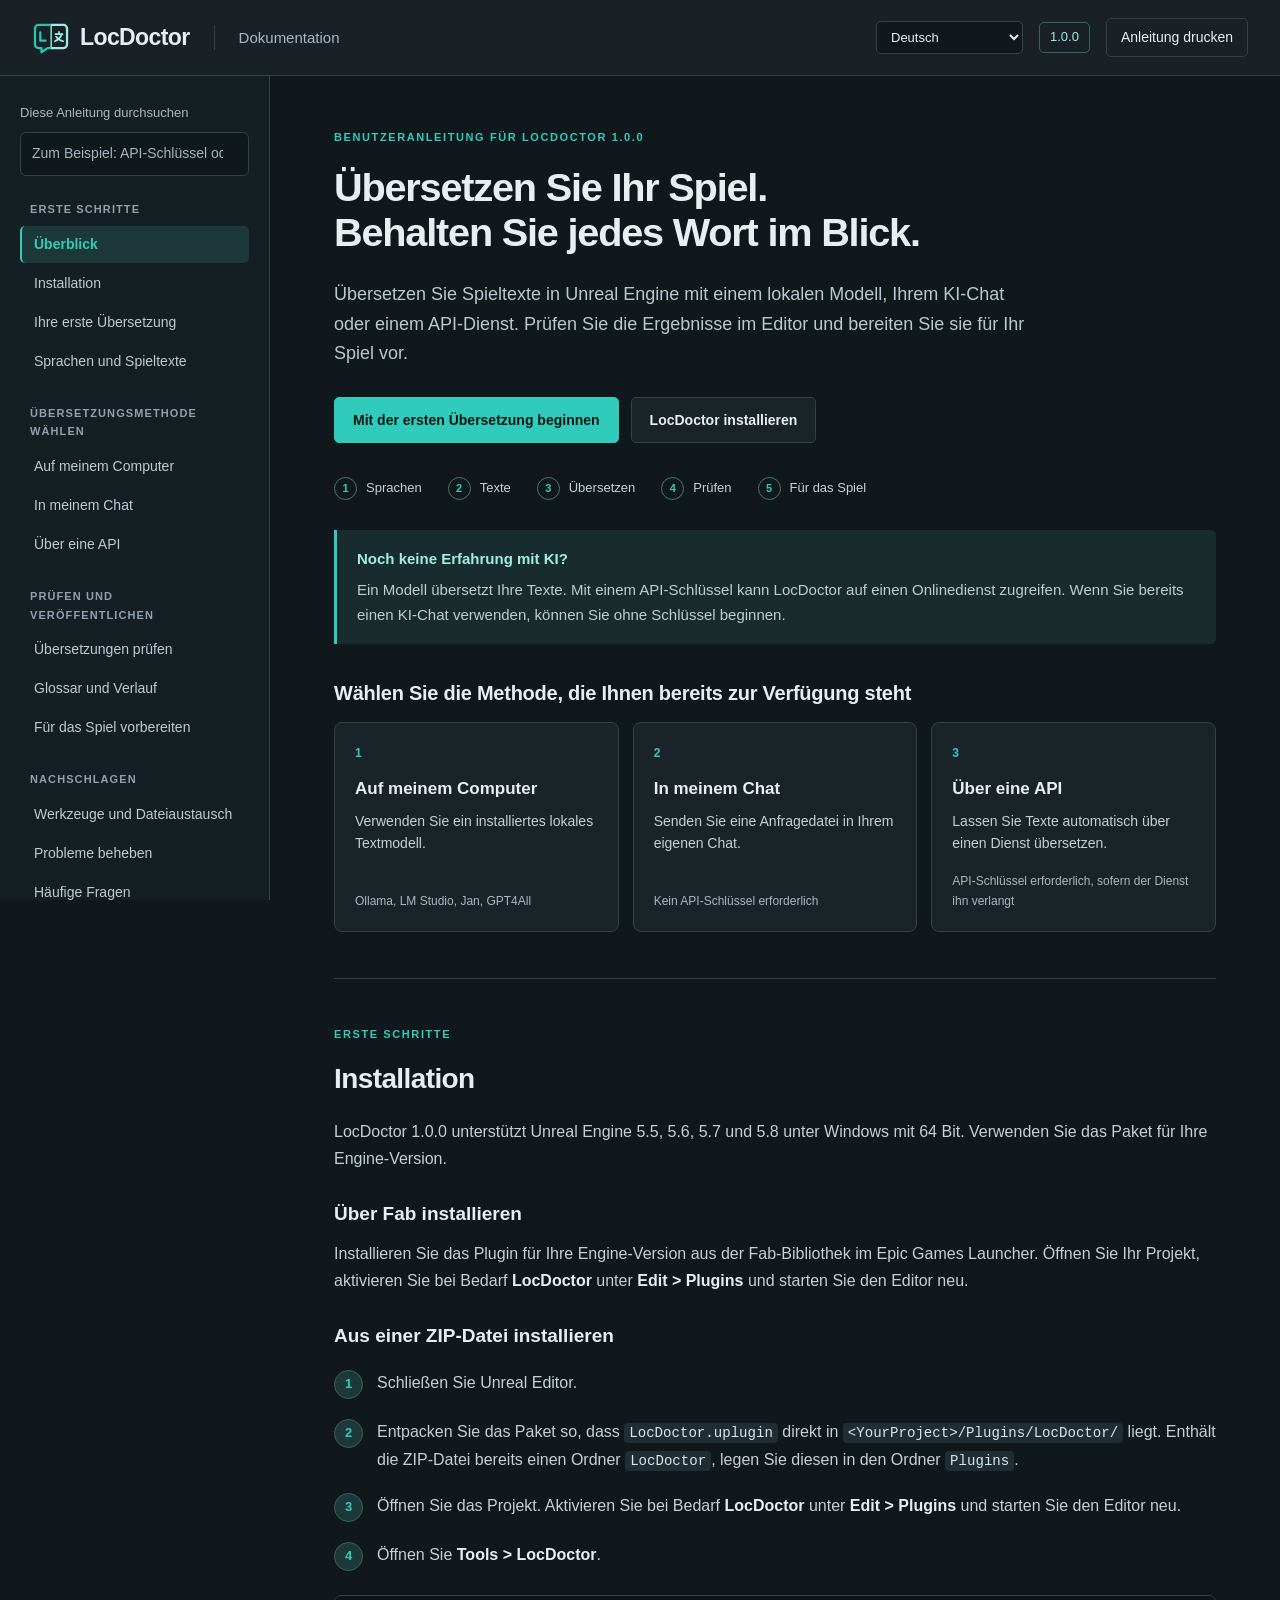
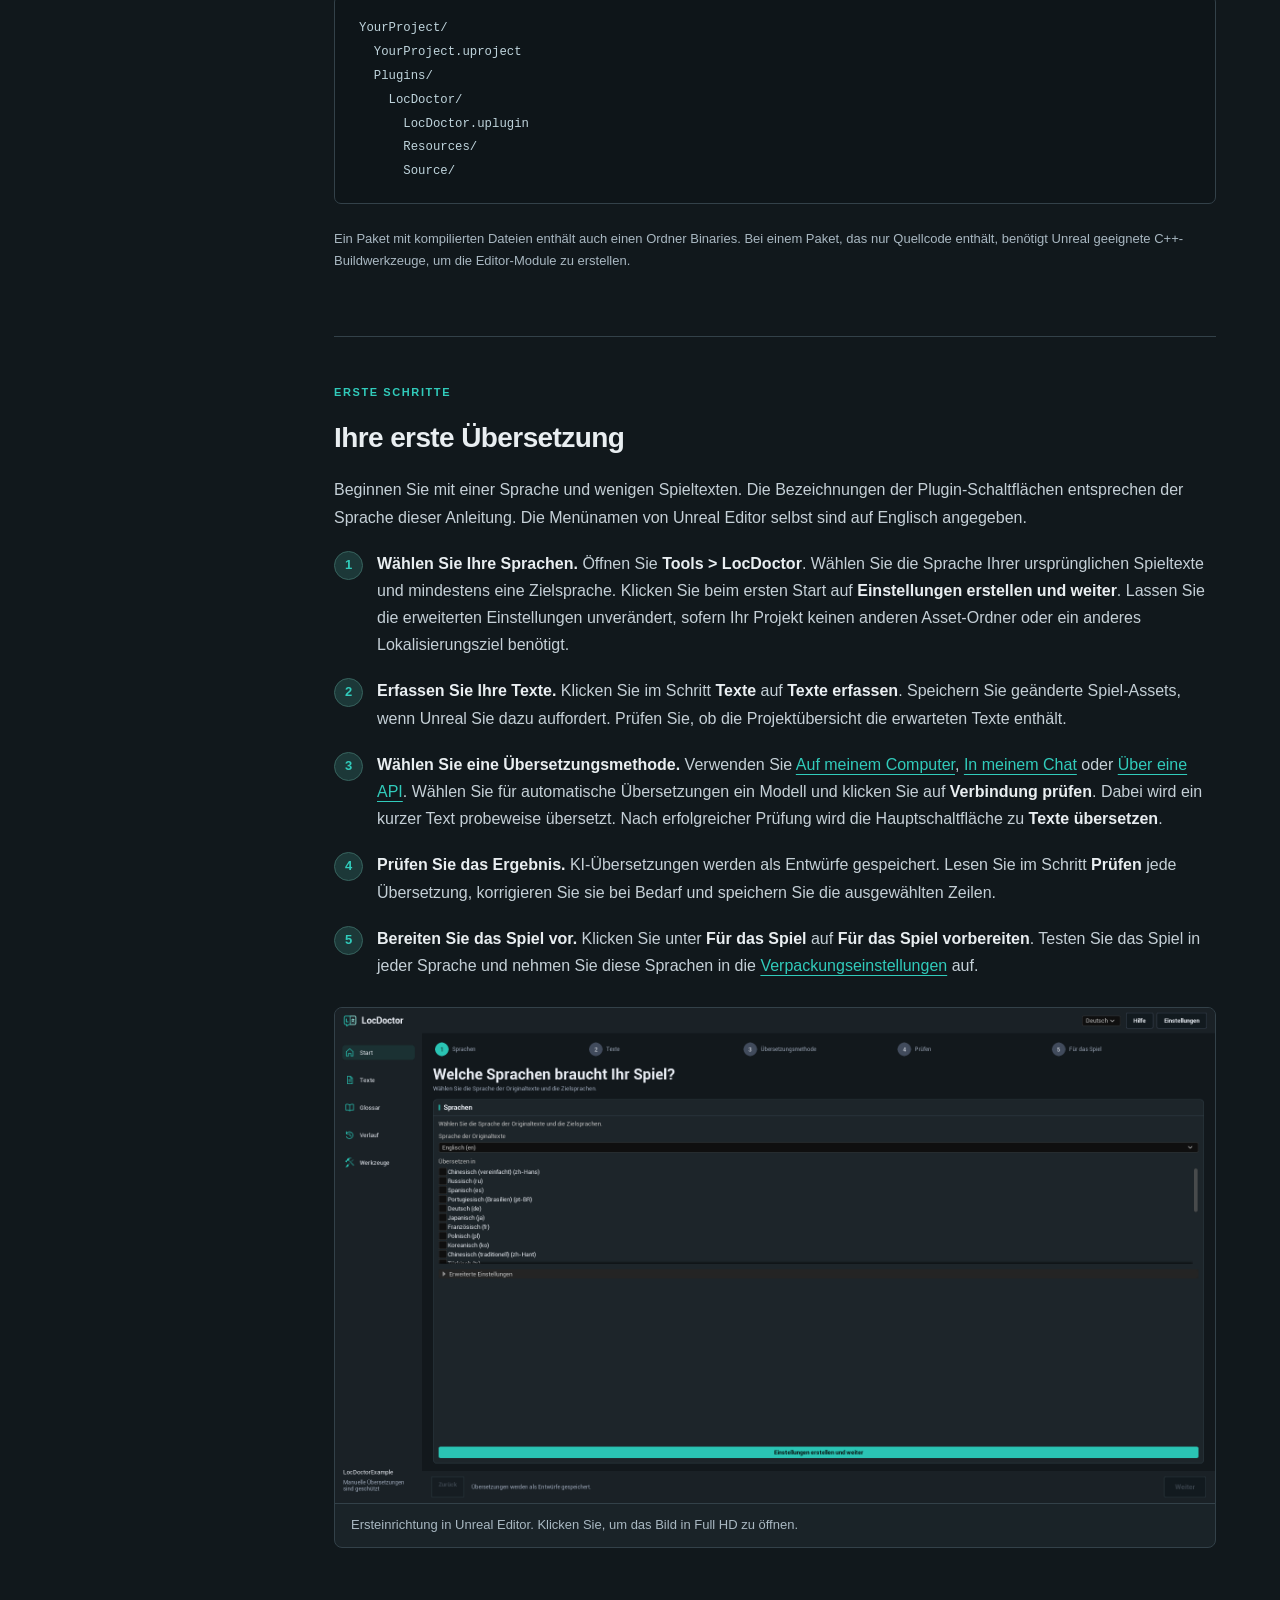
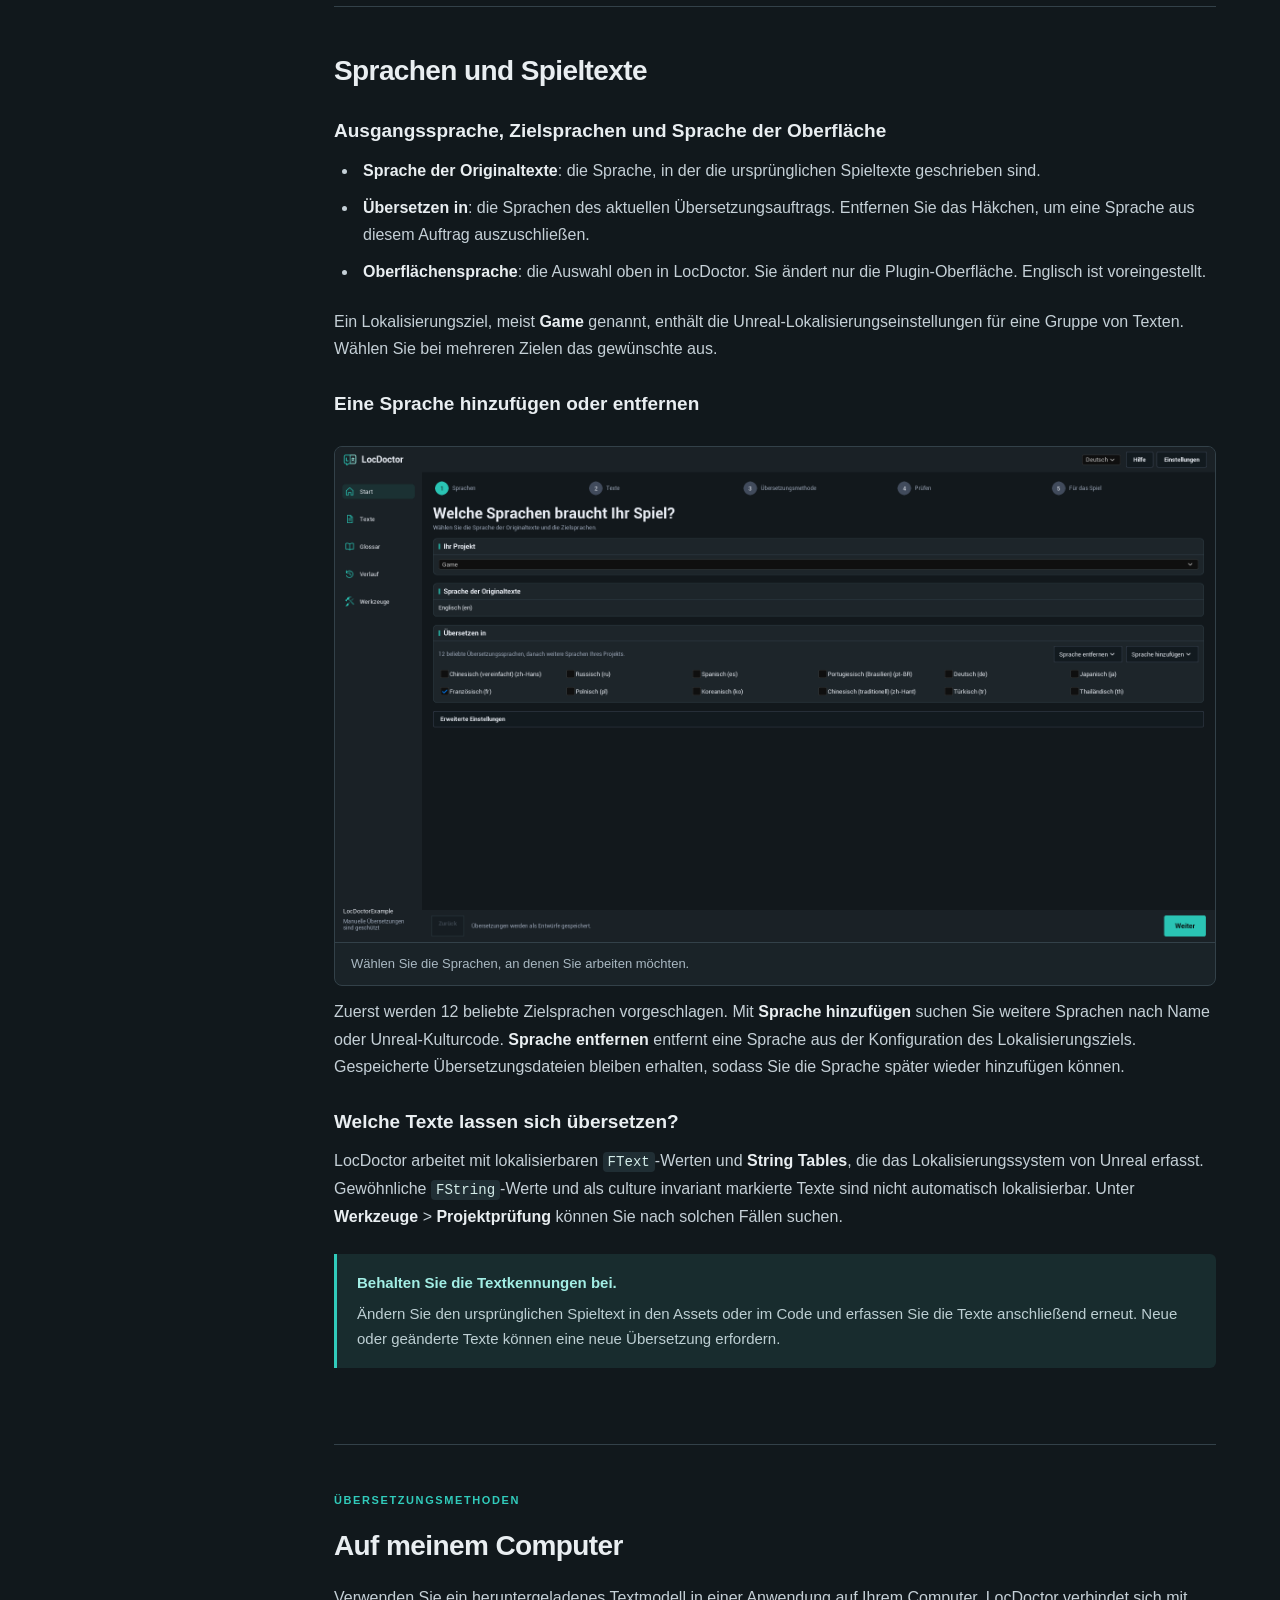
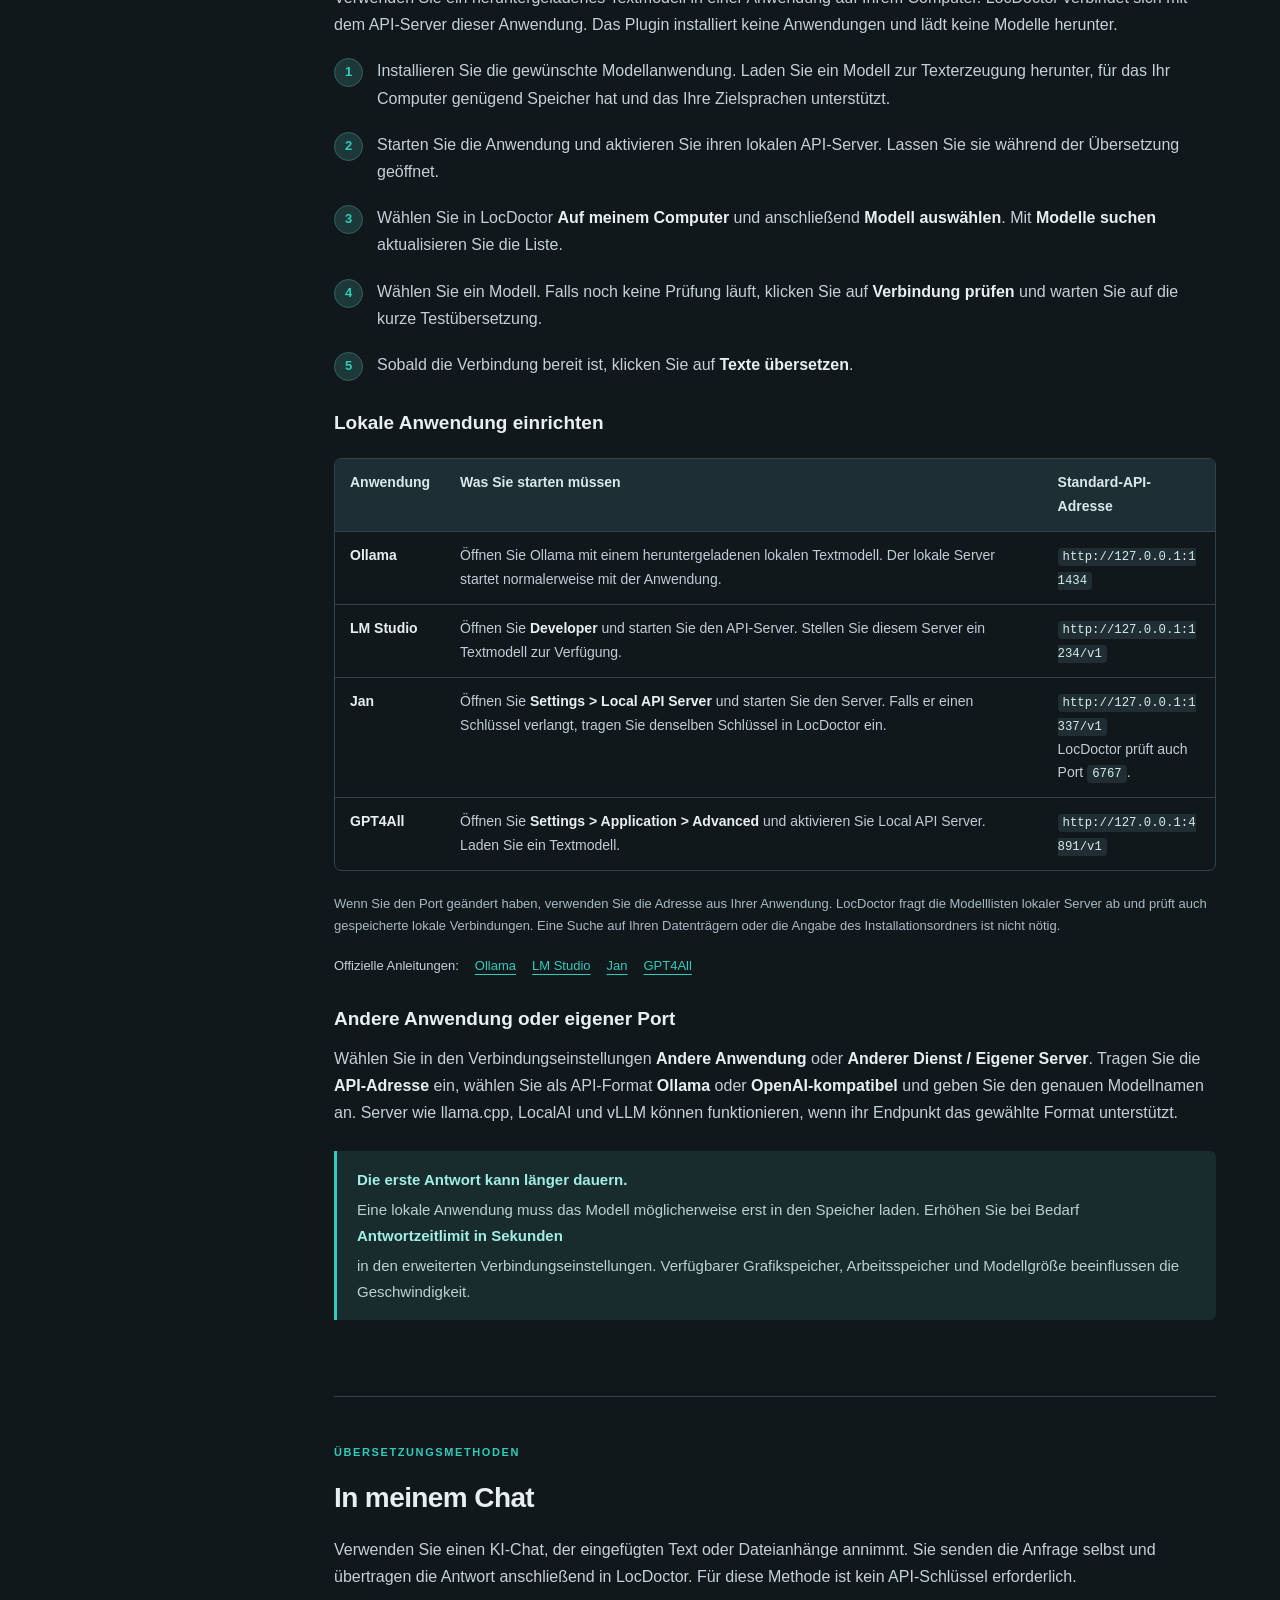
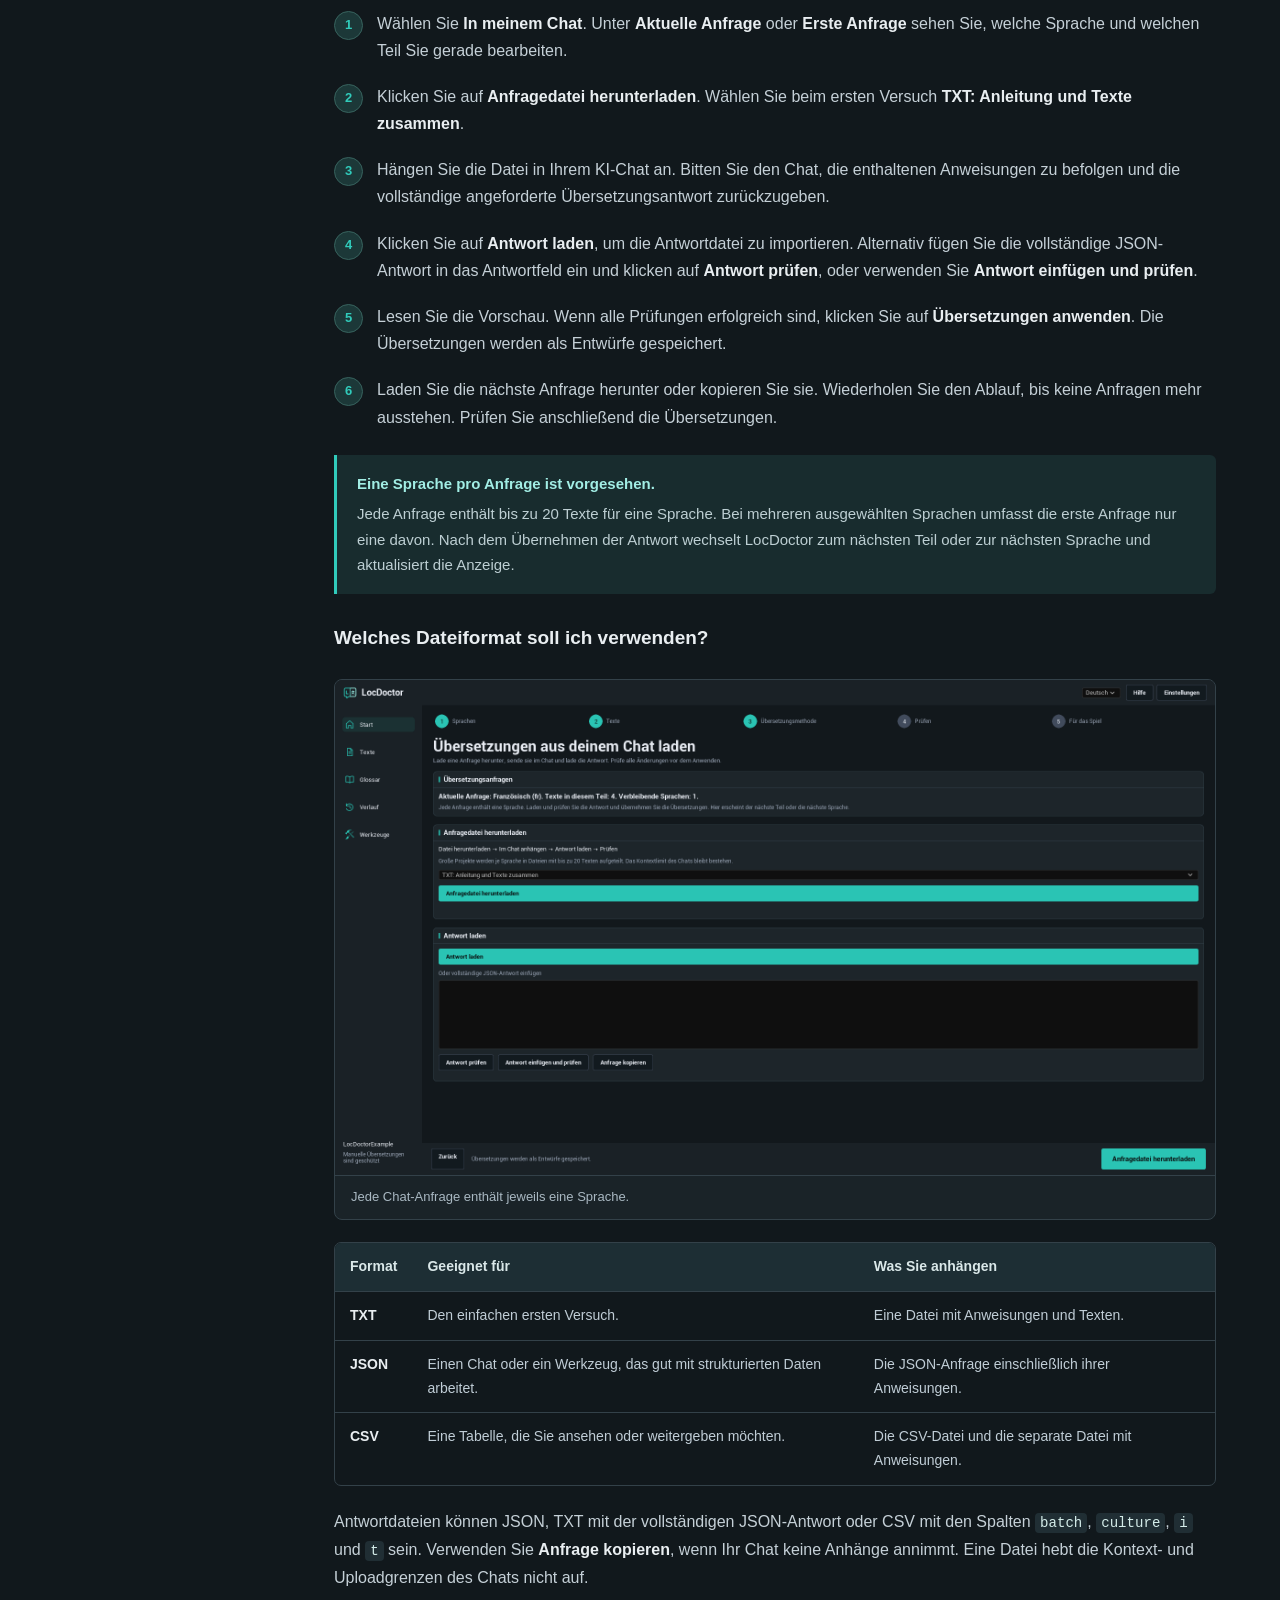
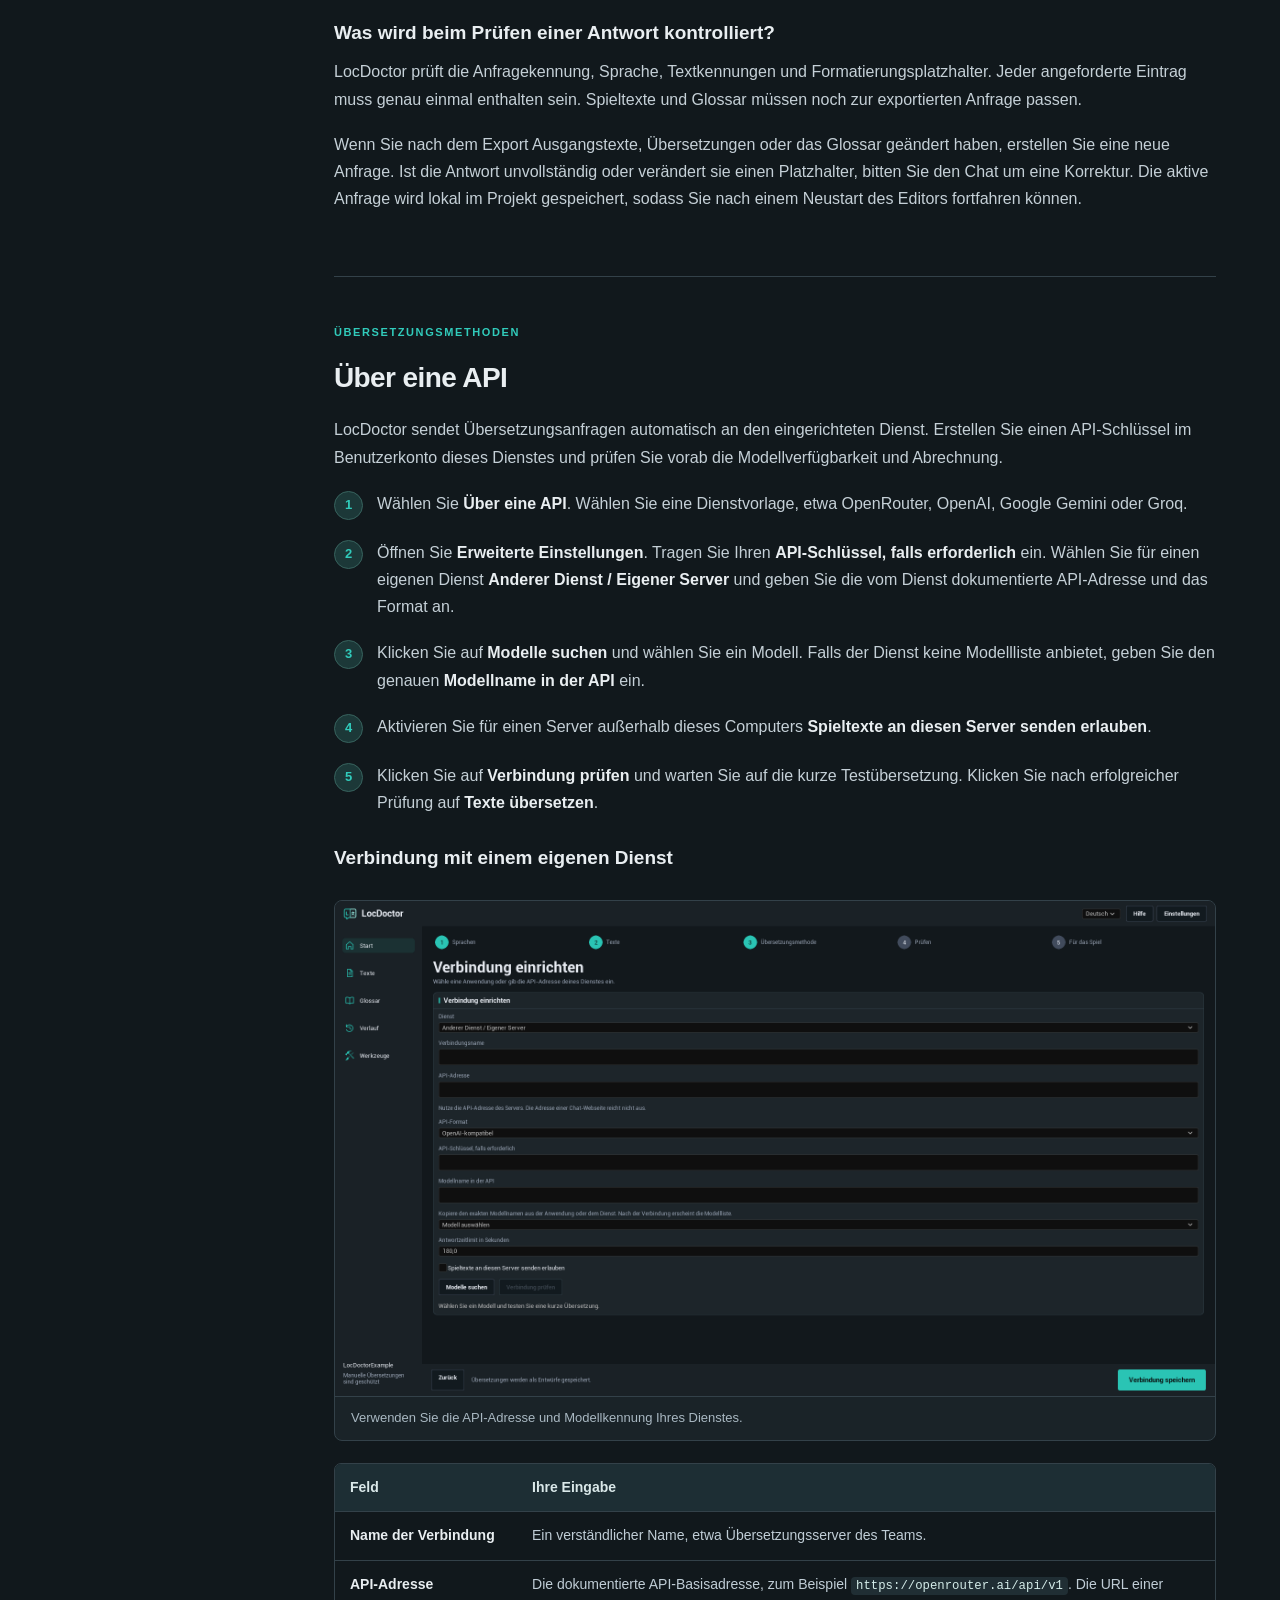
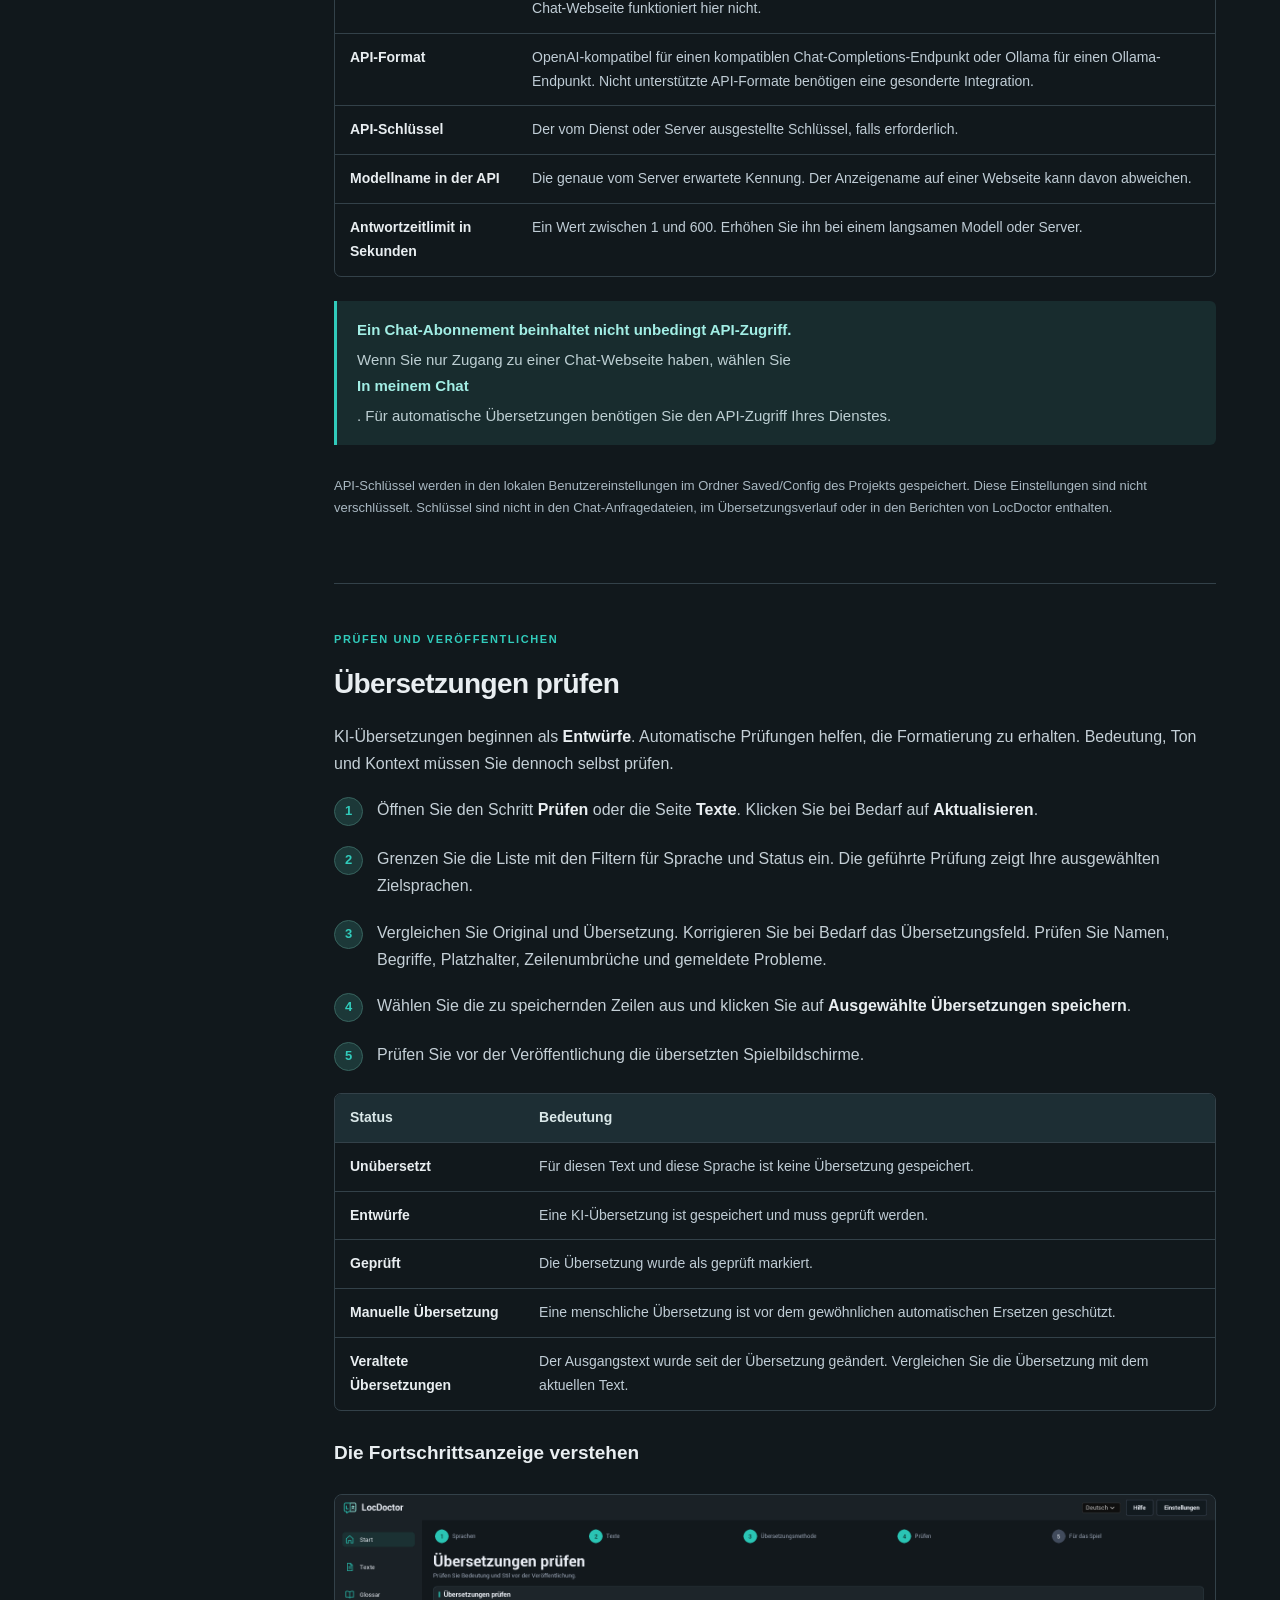
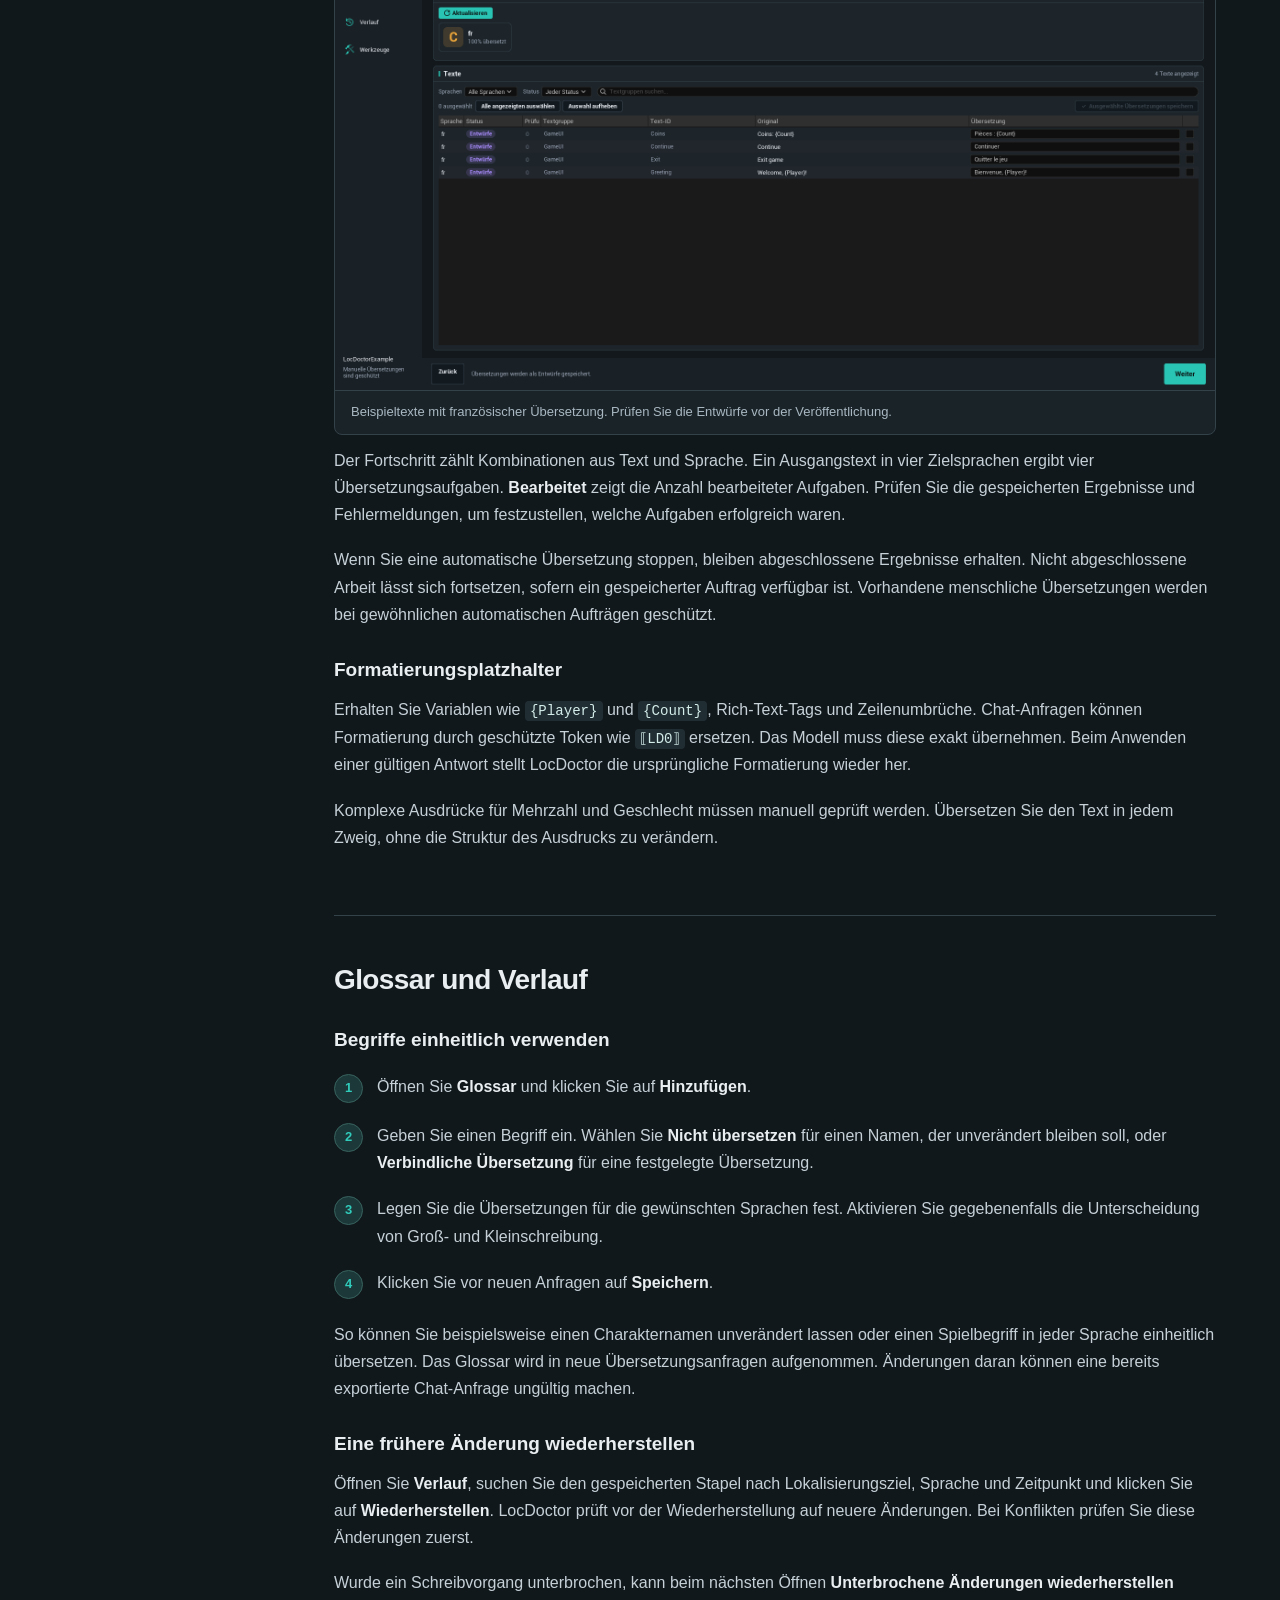
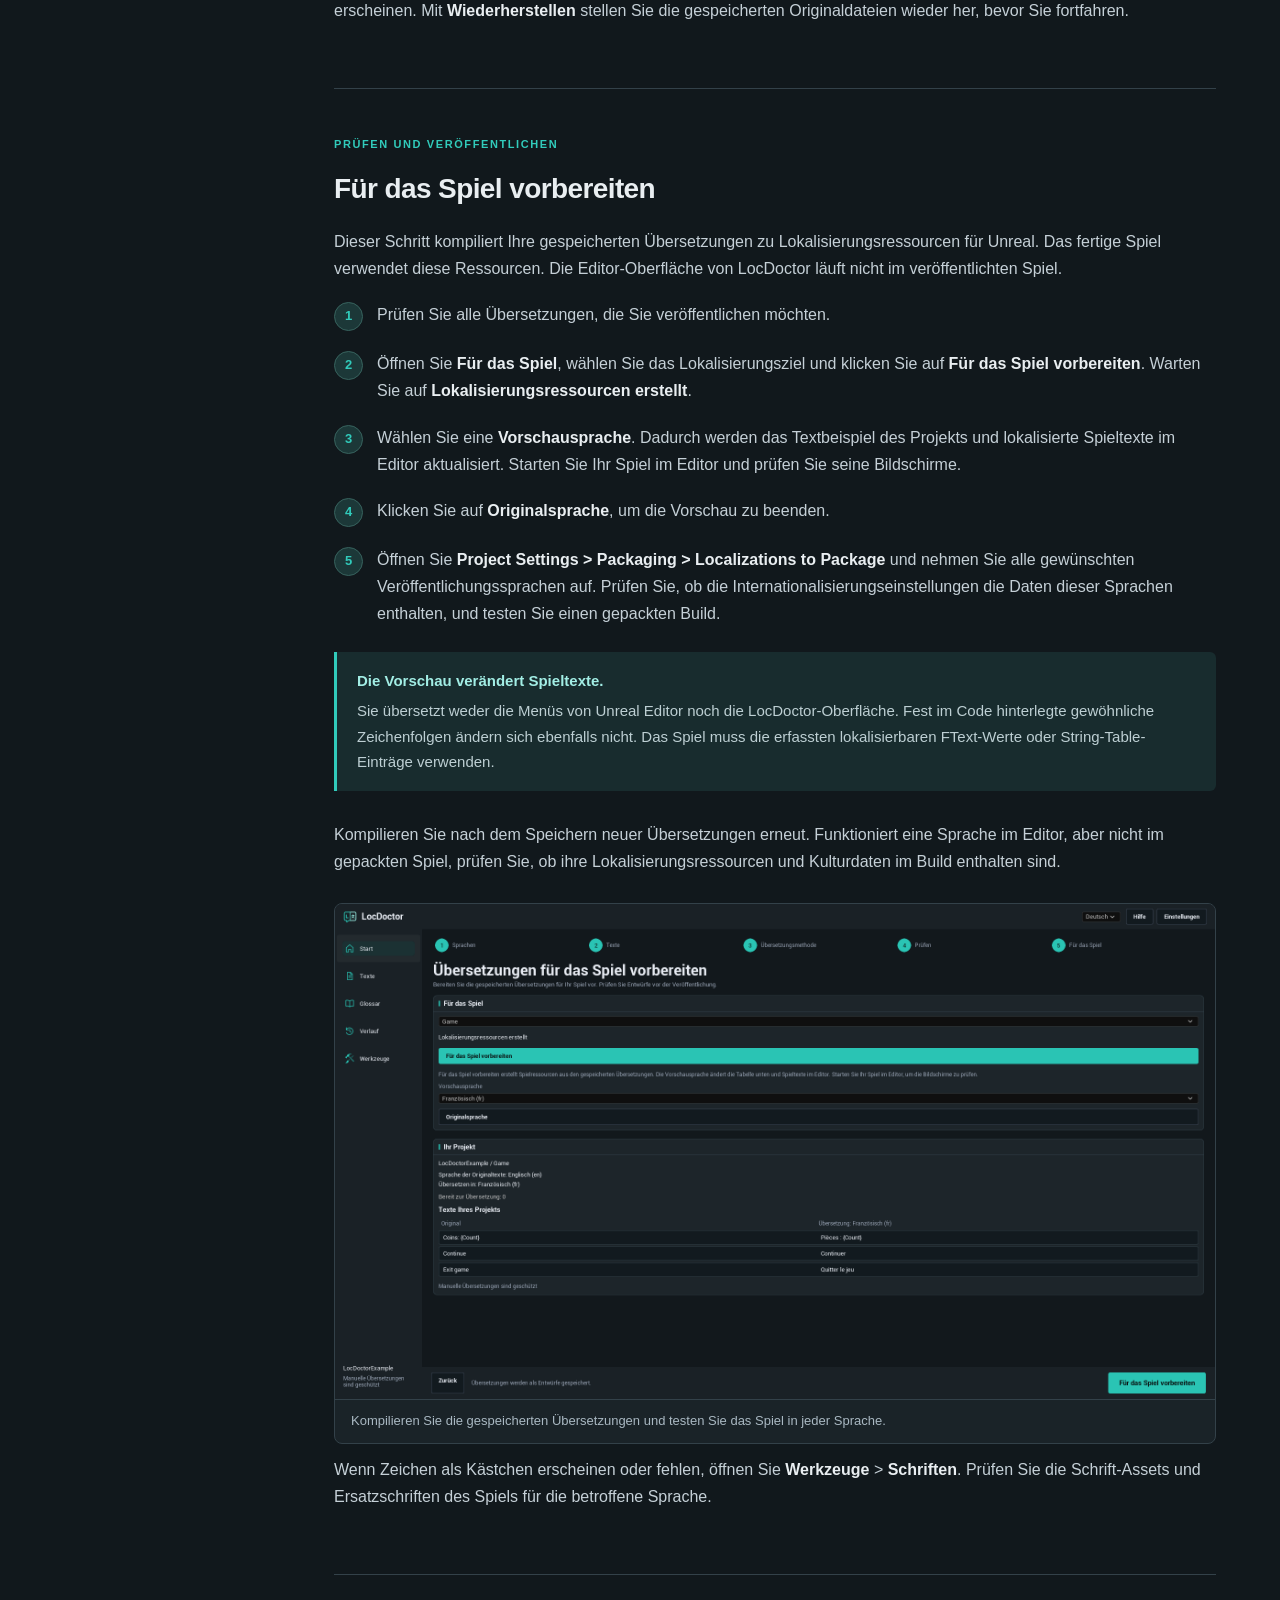
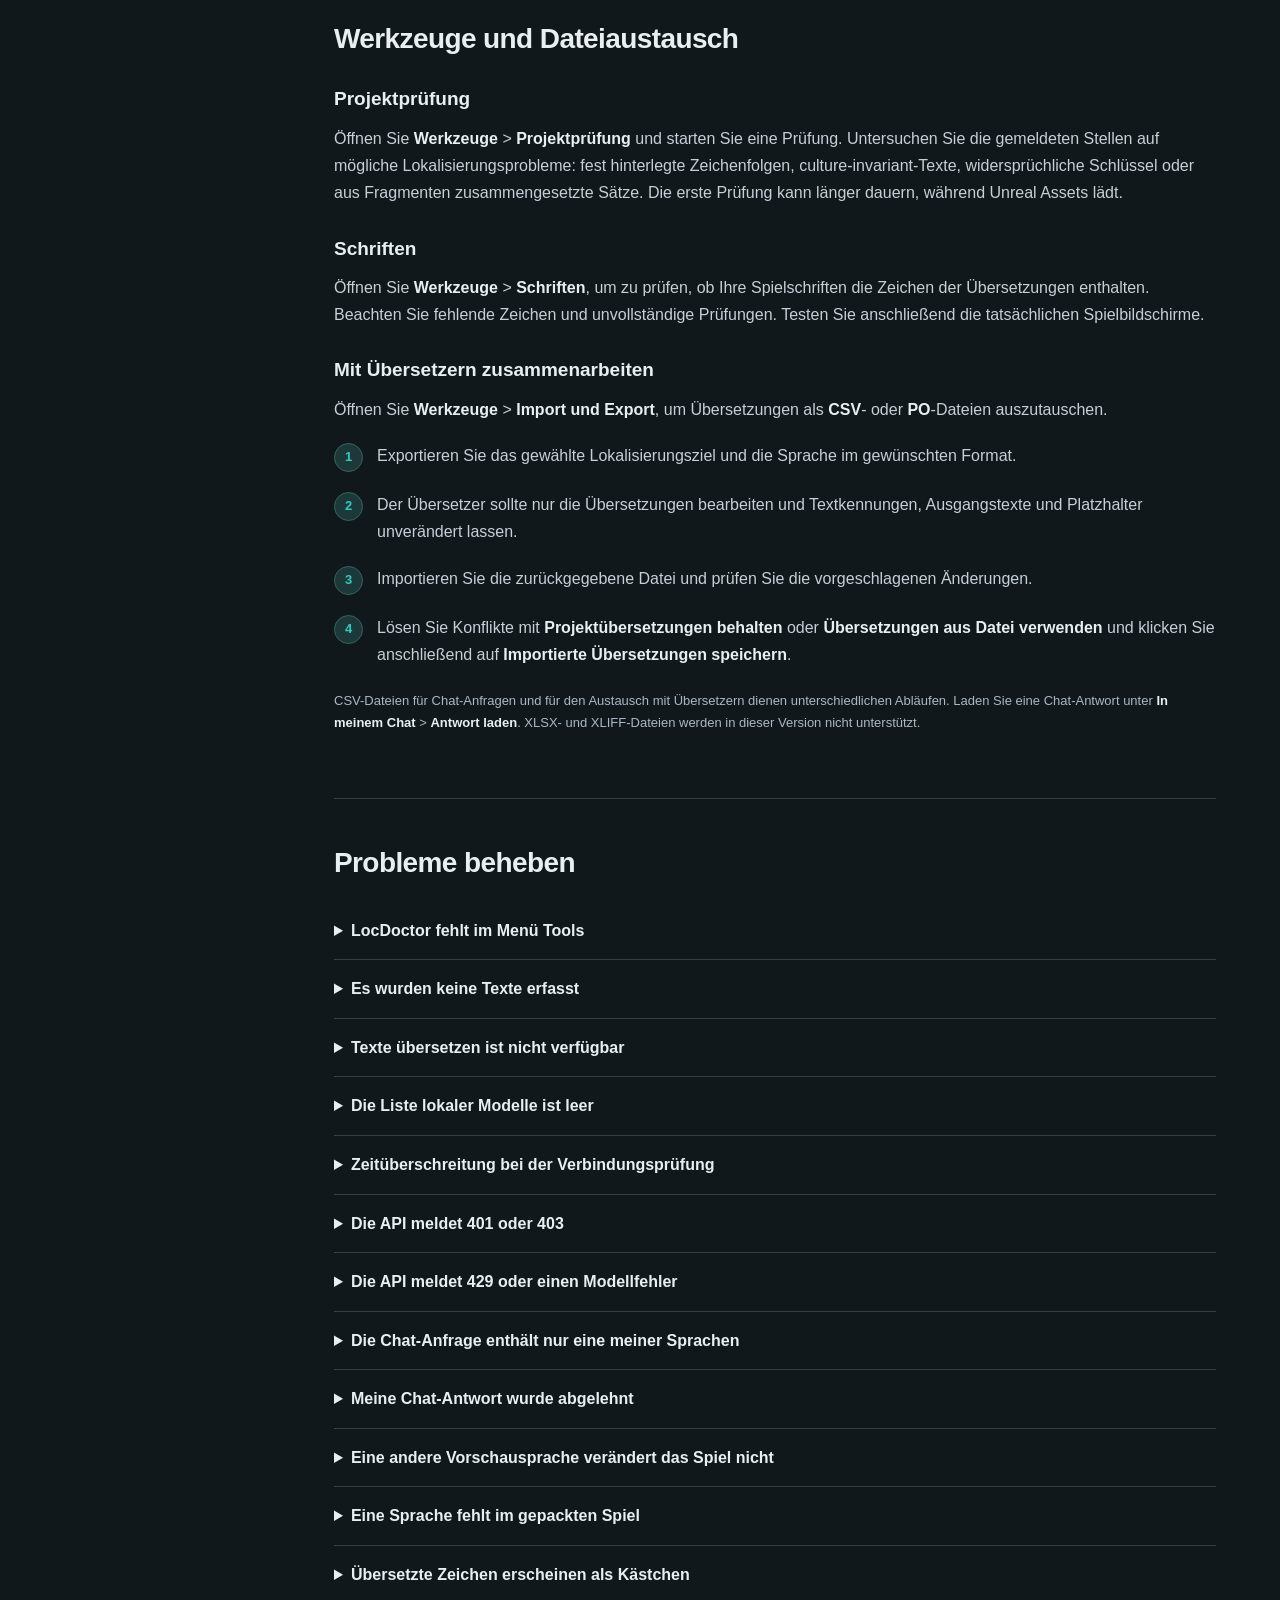
==== commit 7ec6a020: "Document UE 5.5 and UE 5.6 support in all nine LocDoctor guides" ====
--- a/de/index.html
+++ b/de/index.html
@@ -41,7 +41,7 @@
         <a href="#faq">Häufige Fragen</a>
         <a href="#version">Version und Support</a>
       </nav>
-      <div class="sidebar-footer">Unreal Engine 5.7 / 5.8<br>Windows mit 64 Bit</div>
+      <div class="sidebar-footer">Unreal Engine 5.5 / 5.6 / 5.7 / 5.8<br>Windows mit 64 Bit</div>
     </aside>
     <main id="main" tabindex="-1">
       <section class="doc-section overview" id="overview" aria-labelledby="overview-title" data-search="getting started beginner introduction AI localization">
@@ -60,7 +60,7 @@
       </section>
       <section class="doc-section" id="installation" aria-labelledby="installation-title" data-search="install enable plugin Plugins missing modules compiler Fab zip Windows version">
         <p class="eyebrow">ERSTE SCHRITTE</p><h2 id="installation-title">Installation</h2>
-        <p>LocDoctor 1.0.0 unterstützt Unreal Engine 5.7 und 5.8 unter Windows mit 64 Bit. Verwenden Sie das Paket für Ihre Engine-Version.</p>
+        <p>LocDoctor 1.0.0 unterstützt Unreal Engine 5.5, 5.6, 5.7 und 5.8 unter Windows mit 64 Bit. Verwenden Sie das Paket für Ihre Engine-Version.</p>
         <h3>Über Fab installieren</h3>
         <p>Installieren Sie das Plugin für Ihre Engine-Version aus der Fab-Bibliothek im Epic Games Launcher. Öffnen Sie Ihr Projekt, aktivieren Sie bei Bedarf <strong>LocDoctor</strong> unter <strong>Edit &gt; Plugins</strong> und starten Sie den Editor neu.</p>
         <h3>Aus einer ZIP-Datei installieren</h3>
@@ -198,9 +198,9 @@
         <details class="qa"><summary>Welche Oberflächensprachen gibt es?</summary><p>Englisch, Russisch, Deutsch, Französisch, Spanisch, Portugiesisch (Brasilien), Chinesisch (vereinfacht), Japanisch und Koreanisch. Die Zielsprachen Ihres Spiels werden separat eingestellt.</p></details>
         <details class="qa"><summary>Benötigt das veröffentlichte Spiel LocDoctor oder eine KI-Verbindung?</summary><p>Das Plugin wird in Unreal Editor verwendet. Das fertige Spiel nutzt Unreals kompilierte Lokalisierungsressourcen. Zum Spielen ist weder das Übersetzungsmodell noch der Dienst erforderlich.</p></details>
       </section>
-      <section class="doc-section" id="version" aria-labelledby="version-title" data-search="version release changelog support NexusForgeUE 1.0.0 Unreal 5.7 5.8 Windows">
+      <section class="doc-section" id="version" aria-labelledby="version-title" data-search="version release changelog support NexusForgeUE 1.0.0 Unreal 5.5 5.6 5.7 5.8 Windows">
         <h2 id="version-title">Version und Support</h2>
-        <p>Diese Anleitung gilt für <strong>LocDoctor 1.0.0</strong> mit <strong>Unreal Engine 5.7 und 5.8 unter Windows mit 64 Bit</strong>.</p>
+        <p>Diese Anleitung gilt für <strong>LocDoctor 1.0.0</strong> mit <strong>Unreal Engine 5.5, 5.6, 5.7 und 5.8 unter Windows mit 64 Bit</strong>.</p>
         <h3>1.0.0</h3><p>Übersetzung von Spieltexten mit lokalen Modellen, Chat-Dateien und kompatiblen APIs. Mit Sprachauswahl, Prüfung von Entwürfen, Glossar, Verlauf, Lokalisierungskompilierung, Projekt- und Schriftprüfung sowie CSV-/PO-Austausch.</p>
         <h3>Ein Problem melden</h3>
         <p>Kontaktieren Sie den Support: <a href="mailto:nexusforgeuesupport@gmail.com">nexusforgeuesupport@gmail.com</a>.</p>
